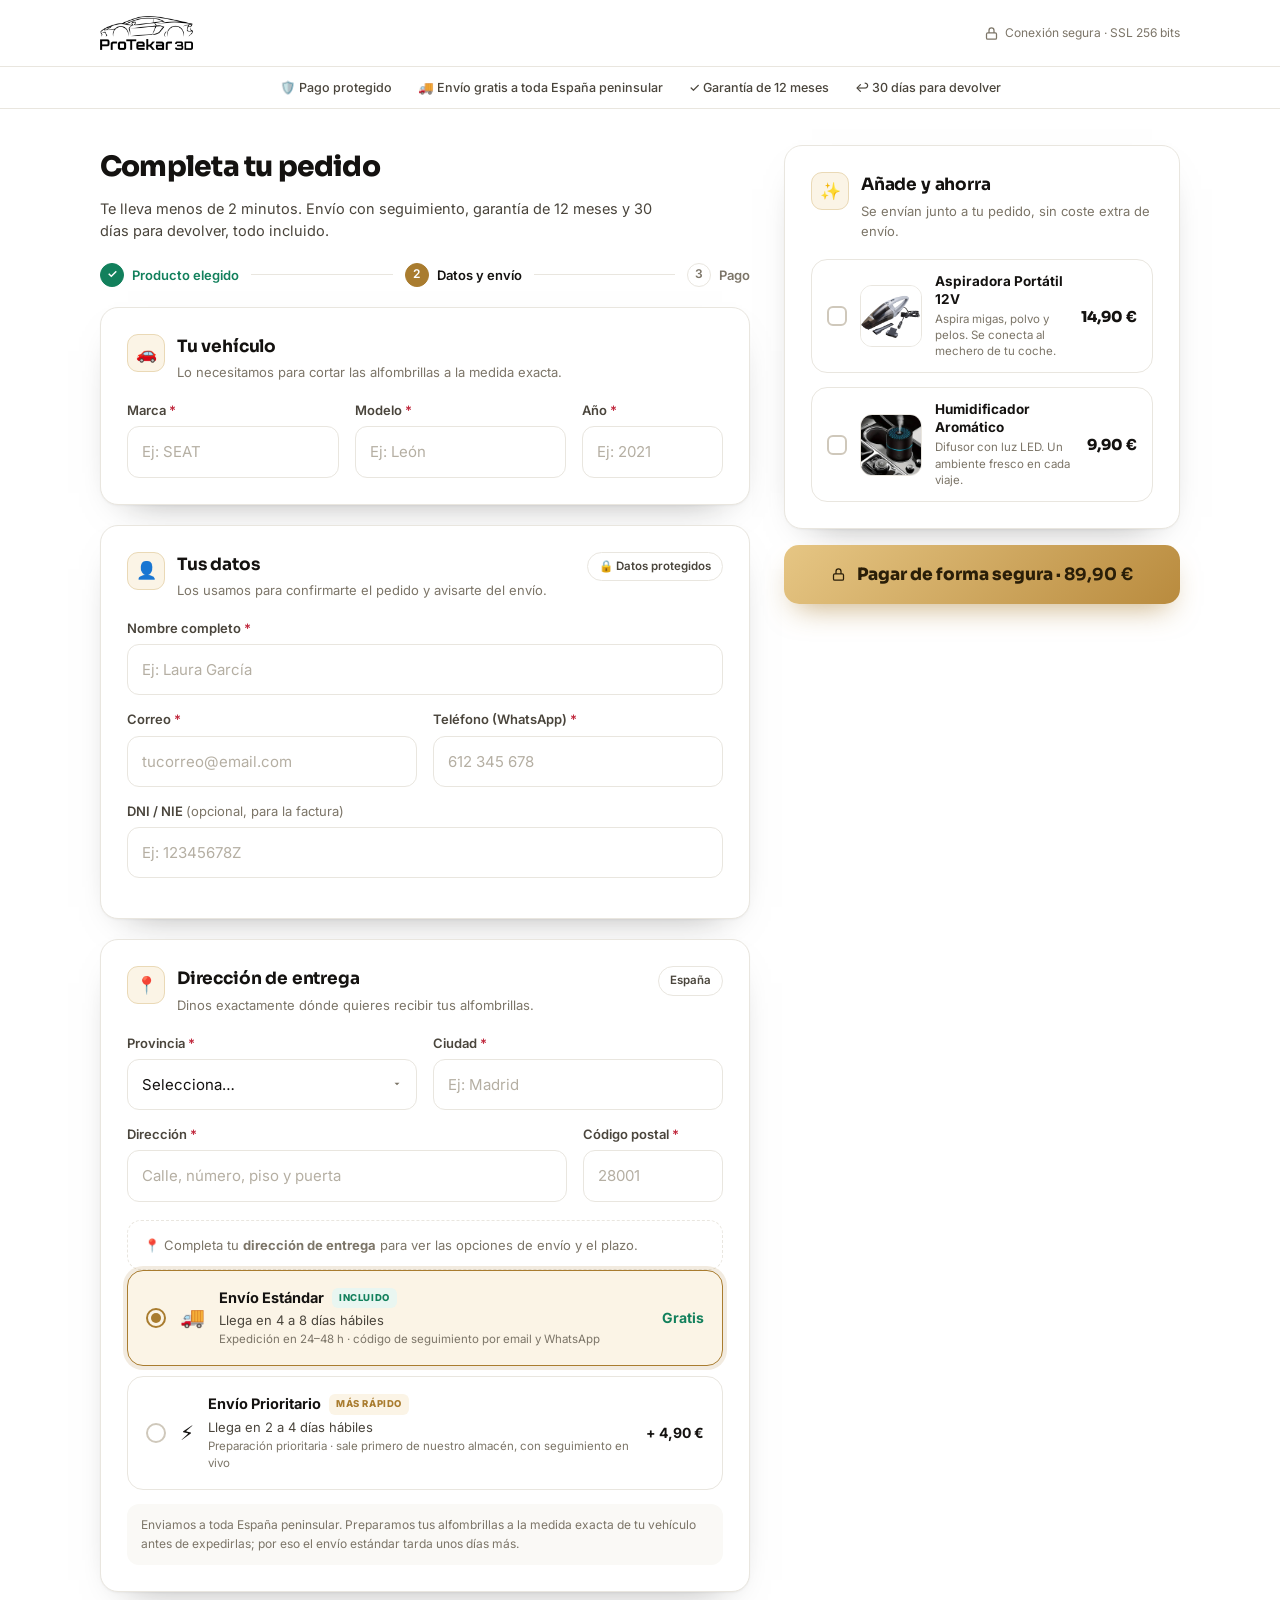
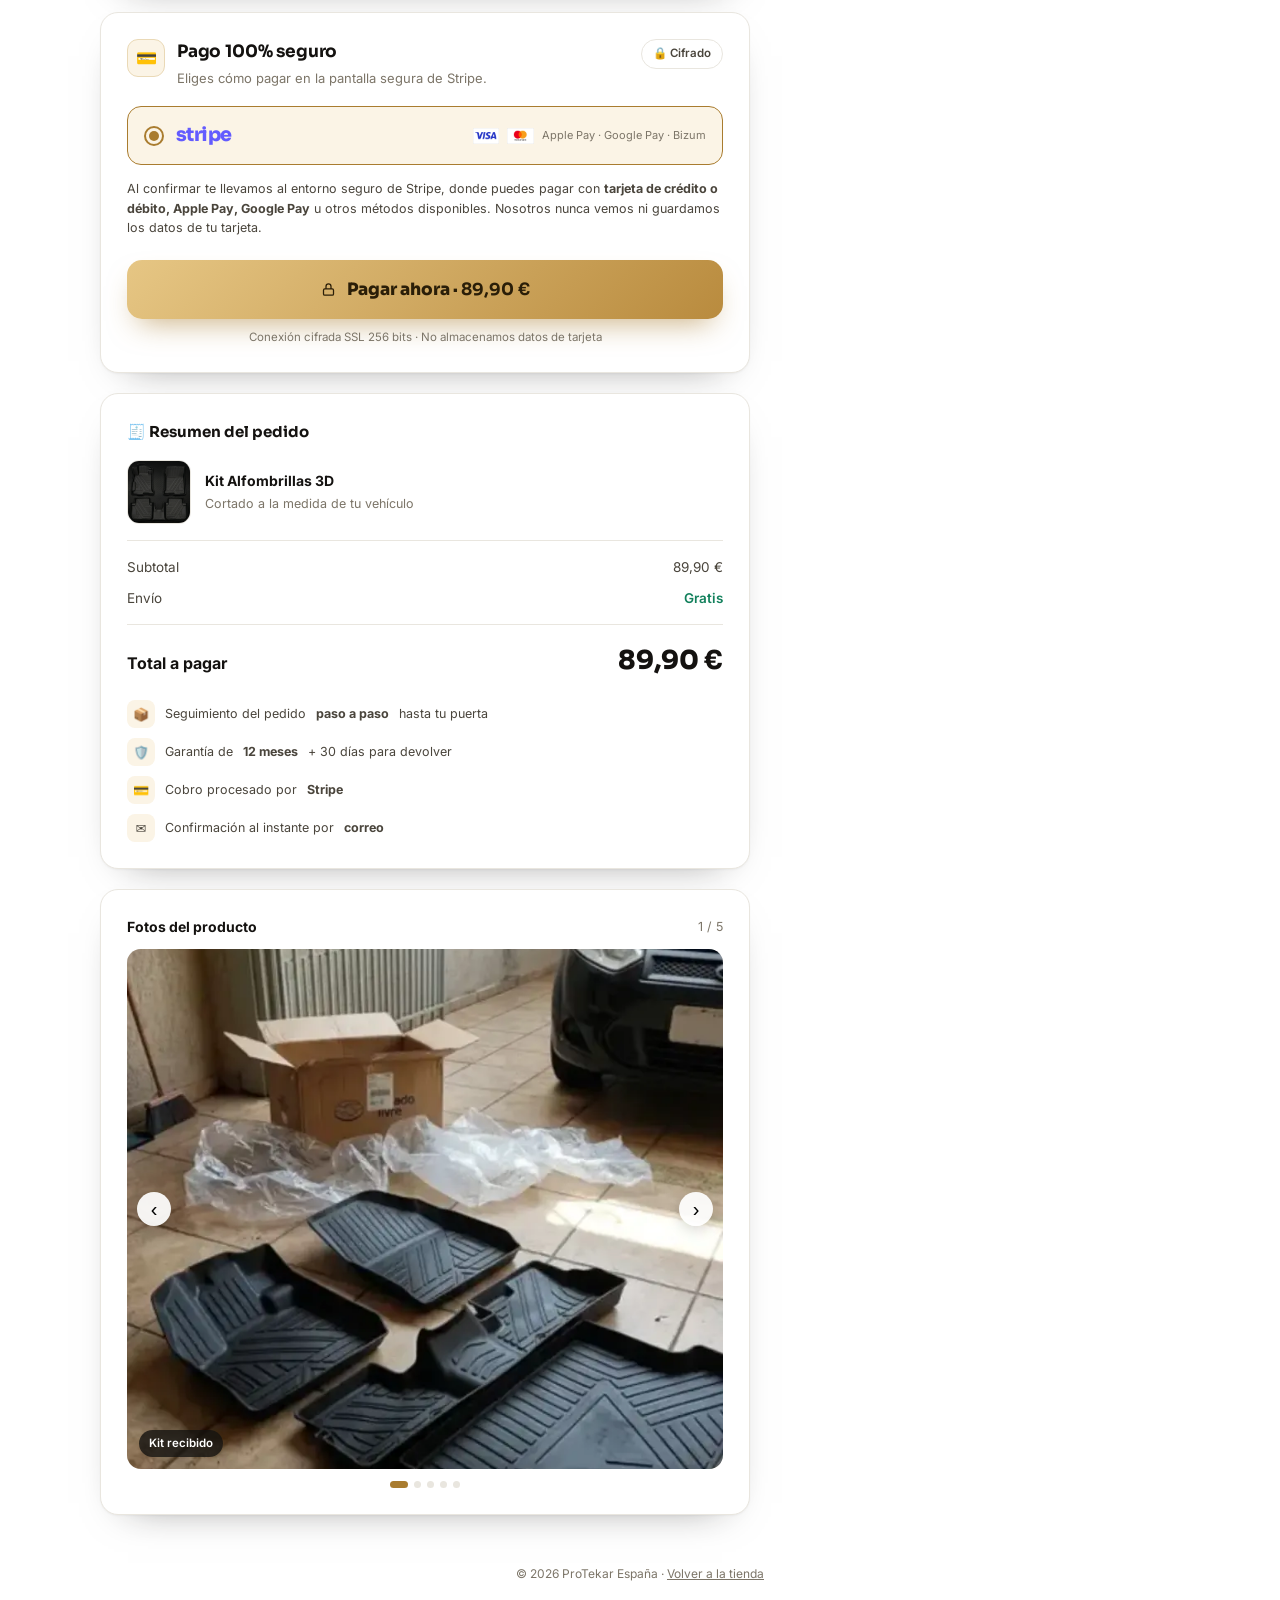
==== checkout.html @ 1a7fcc93 "Añade checkout con el diseño de ProTekar Uruguay y pago con Stripe - checkout.html: pasos, datos, di" ====
<!DOCTYPE html>
<html lang="es-ES">
<head>
    <meta charset="UTF-8">
    <meta name="viewport" content="width=device-width, initial-scale=1.0">
    <title>Finalizar compra — ProTekar España</title>
    <meta name="robots" content="noindex">
    <link rel="preconnect" href="https://fonts.googleapis.com">
    <link rel="preconnect" href="https://fonts.gstatic.com" crossorigin>
    <link href="https://fonts.googleapis.com/css2?family=Inter:wght@400;500;600;700;800&family=Sora:wght@600;700;800&display=swap" rel="stylesheet">
    <link rel="stylesheet" href="checkout.css">
</head>
<body>
    <header class="header">
        <a href="/" class="logo"><img src="images/protekar-logo-dark.png" alt="ProTekar 3D" width="130" height="36"></a>
        <span class="secure"><svg viewBox="0 0 24 24"><rect x="4" y="11" width="16" height="10" rx="2"/><path d="M8 11V7a4 4 0 018 0v4"/></svg> Conexión segura · SSL 256 bits</span>
    </header>
    <div class="trust">
        <span>🛡️ Pago protegido</span>
        <span>🚚 Envío gratis a toda España peninsular</span>
        <span>✓ Garantía de 12 meses</span>
        <span>↩ 30 días para devolver</span>
    </div>

    <form class="wrap" id="checkoutForm" novalidate>
        <div class="col-main">
            <div class="phead">
                <h1>Completa tu pedido</h1>
                <p class="lead">Te lleva menos de 2 minutos. Envío con seguimiento, garantía de 12 meses y 30 días para devolver, todo incluido.</p>
            </div>

            <ol class="steps">
                <li class="st done"><span class="n">✓</span> Producto elegido</li>
                <li class="ln"></li>
                <li class="st on"><span class="n">2</span> Datos y envío</li>
                <li class="ln"></li>
                <li class="st"><span class="n">3</span> Pago</li>
            </ol>

            <!-- Vehicle (only if it did not arrive from the configurator) -->
            <section class="card" id="vehicleCard" hidden>
                <div class="sec"><span class="ic">🚗</span><div><h2>Tu vehículo</h2><p class="sh">Lo necesitamos para cortar las alfombrillas a la medida exacta.</p></div></div>
                <div class="grid g3">
                    <label class="field"><span>Marca <i class="req">*</i></span><input name="marca" placeholder="Ej: SEAT" maxlength="60" required></label>
                    <label class="field"><span>Modelo <i class="req">*</i></span><input name="modelo" placeholder="Ej: León" maxlength="60" required></label>
                    <label class="field"><span>Año <i class="req">*</i></span><input name="anio" inputmode="numeric" placeholder="Ej: 2021" maxlength="4" pattern="\d{4}" required></label>
                </div>
            </section>

            <section class="card">
                <div class="sec">
                    <span class="ic">👤</span>
                    <div><h2>Tus datos</h2><p class="sh">Los usamos para confirmarte el pedido y avisarte del envío.</p></div>
                    <span class="pill">🔒 Datos protegidos</span>
                </div>
                <label class="field"><span>Nombre completo <i class="req">*</i></span><input name="nombre" autocomplete="name" placeholder="Ej: Laura García" maxlength="80" required></label>
                <div class="grid">
                    <label class="field"><span>Correo <i class="req">*</i></span><input name="email" type="email" autocomplete="email" placeholder="tucorreo@email.com" maxlength="120" required></label>
                    <label class="field"><span>Teléfono (WhatsApp) <i class="req">*</i></span><input name="telefono" type="tel" autocomplete="tel" placeholder="612 345 678" maxlength="30" required></label>
                </div>
                <label class="field"><span>DNI / NIE <em>(opcional, para la factura)</em></span><input name="nif" autocomplete="off" placeholder="Ej: 12345678Z" maxlength="20"></label>
            </section>

            <section class="card">
                <div class="sec">
                    <span class="ic">📍</span>
                    <div><h2>Dirección de entrega</h2><p class="sh">Dinos exactamente dónde quieres recibir tus alfombrillas.</p></div>
                    <span class="pill">España</span>
                </div>
                <div class="grid">
                    <label class="field"><span>Provincia <i class="req">*</i></span>
                        <select name="region" autocomplete="address-level1" required>
                            <option value="">Selecciona…</option>
                        </select>
                    </label>
                    <label class="field"><span>Ciudad <i class="req">*</i></span><input name="ciudad" autocomplete="address-level2" placeholder="Ej: Madrid" maxlength="80" required></label>
                </div>
                <div class="grid g-cp">
                    <label class="field"><span>Dirección <i class="req">*</i></span><input name="direccion" autocomplete="address-line1" placeholder="Calle, número, piso y puerta" maxlength="160" required></label>
                    <label class="field"><span>Código postal <i class="req">*</i></span><input name="cp" autocomplete="postal-code" inputmode="numeric" placeholder="28001" maxlength="5" pattern="\d{5}" required></label>
                </div>

                <div class="ship-wrap" id="shipWrap">
                    <p class="hint" id="shipHint">📍 Completa tu <b>dirección de entrega</b> para ver las opciones de envío y el plazo.</p>
                    <div id="shipOptions" hidden></div>
                </div>
                <p class="ship-note">Enviamos a toda España peninsular. Preparamos tus alfombrillas a la medida exacta de tu vehículo antes de expedirlas; por eso el envío estándar tarda unos días más.</p>
            </section>

            <section class="card paycard">
                <div class="sec">
                    <span class="ic">💳</span>
                    <div><h2>Pago 100% seguro</h2><p class="sh">Eliges cómo pagar en la pantalla segura de Stripe.</p></div>
                    <span class="pill">🔒 Cifrado</span>
                </div>
                <label class="pm on">
                    <input type="radio" name="pm" value="stripe" checked>
                    <span class="pm-radio"></span>
                    <span class="pm-logo">stripe</span>
                    <span class="pm-net">
                        <img src="images/pay-visa.png" alt="Visa" height="16">
                        <img src="images/pay-mastercard.png" alt="Mastercard" height="16">
                        <span class="pm-more">Apple Pay · Google Pay · Bizum</span>
                    </span>
                </label>
                <p class="pay-note">Al confirmar te llevamos al entorno seguro de Stripe, donde puedes pagar con <b>tarjeta de crédito o débito, Apple Pay, Google Pay</b> u otros métodos disponibles. Nosotros nunca vemos ni guardamos los datos de tu tarjeta.</p>
                <p class="form-error" id="formError" role="alert" hidden></p>
                <button type="submit" class="pay-btn" id="payBtn">
                    <svg viewBox="0 0 24 24"><rect x="4" y="11" width="16" height="10" rx="2"/><path d="M8 11V7a4 4 0 018 0v4"/></svg>
                    <span>Pagar ahora · <b data-total></b></span>
                </button>
                <p class="ssl">Conexión cifrada SSL 256 bits · No almacenamos datos de tarjeta</p>
            </section>

            <section class="card">
                <div class="sum-head">🧾 Resumen del pedido</div>
                <div class="prod">
                    <img class="prod-img" id="prodImg" alt="">
                    <div class="meta">
                        <b id="prodName"></b>
                        <span class="mut" id="prodVehicle"></span>
                        <span class="anchor" id="prodAnchor" hidden><s class="old" id="prodOld"></s> <span class="off" id="prodOff"></span></span>
                    </div>
                </div>
                <div class="lines" id="sumLines"></div>
                <div class="total"><span class="l">Total a pagar</span><span class="r" data-total></span></div>
                <p class="saved" id="sumSaved" hidden></p>
                <p class="count" id="promoCount" hidden>⏱ La promoción termina en <b id="promoTimer"></b></p>
                <ul class="badges">
                    <li><span class="i">📦</span> Seguimiento del pedido <b>paso a paso</b> hasta tu puerta</li>
                    <li><span class="i">🛡️</span> Garantía de <b>12 meses</b> + 30 días para devolver</li>
                    <li><span class="i">💳</span> Cobro procesado por <b>Stripe</b></li>
                    <li><span class="i">✉</span> Confirmación al instante por <b>correo</b></li>
                </ul>
            </section>

            <!-- Rating + reviews: only rendered when reviews.js has real reviews -->
            <section class="card" id="rateCard" hidden>
                <div class="rate"><span class="stars">★★★★★</span> <b id="rateAvg"></b> <span class="mut" id="rateCount"></span></div>
                <div class="quotes" id="quotes"></div>
            </section>

            <section class="card">
                <div class="ph-head"><b>Fotos del producto</b><span class="mut" id="phCount"></span></div>
                <div class="sp-gallery">
                    <div class="sp-track" id="spTrack">
                        <figure class="sp-slide"><img src="images/foto-producto-1.webp" alt="Kit ProTekar recibido"><figcaption class="sp-slide-label">Kit recibido</figcaption></figure>
                        <figure class="sp-slide"><img src="images/foto-producto-2.webp" alt="Set completo de alfombrillas"><figcaption class="sp-slide-label">Set completo</figcaption></figure>
                        <figure class="sp-slide"><img src="images/foto-producto-3.webp" alt="Embalaje protegido"><figcaption class="sp-slide-label">Embalaje protegido</figcaption></figure>
                        <figure class="sp-slide"><img src="images/foto-producto-4.webp" alt="Ajuste a medida"><figcaption class="sp-slide-label">Ajuste perfecto</figcaption></figure>
                        <figure class="sp-slide"><img src="images/foto-producto-5.webp" alt="Maletero protegido"><figcaption class="sp-slide-label">Maletero protegido</figcaption></figure>
                    </div>
                    <button type="button" class="ph-btn prev" id="phPrev" aria-label="Foto anterior">‹</button>
                    <button type="button" class="ph-btn next" id="phNext" aria-label="Foto siguiente">›</button>
                </div>
                <div class="dots" id="phDots"></div>
            </section>
        </div>

        <aside class="side">
            <section class="card">
                <div class="sec"><span class="ic">✨</span><div><h2>Añade y ahorra</h2><p class="sh">Se envían junto a tu pedido, sin coste extra de envío.</p></div></div>
                <div id="bumps"></div>
            </section>
            <button type="submit" class="pay-btn side-btn">
                <svg viewBox="0 0 24 24"><rect x="4" y="11" width="16" height="10" rx="2"/><path d="M8 11V7a4 4 0 018 0v4"/></svg>
                <span>Pagar de forma segura · <b data-total></b></span>
            </button>
        </aside>
    </form>

    <footer class="foot">© 2026 ProTekar España · <a href="/">Volver a la tienda</a></footer>

    <script src="reviews.js"></script>
    <script src="checkout.js"></script>
</body>
</html>
---- checkout.css ----
/* ========================================
   ProTekar – Checkout (tema claro, dorado)
   ======================================== */

:root {
    --gold: #a97c2f;
    --gold2: #c99a4a;
    --gold-soft: #fbf4e6;
    --gold-line: #ead9b6;
    --bg: #fff;
    --card: #fff;
    --line: #e9e6df;
    --ink: #141210;
    --ink2: #4a453c;
    --mut: #7c7568;
    --ok: #12805c;
    --ok-bg: #e9f6f1;
    --red: #c0273c;
    --red-bg: #fdecec;
    --red-line: rgba(192, 39, 60, .22);
    --ring: 0 0 0 4px rgba(169, 124, 47, .15);
    --sh: 0 1px 2px rgba(20, 18, 16, .04), 0 16px 40px -28px rgba(20, 18, 16, .55);
}

* { box-sizing: border-box; }
body {
    margin: 0;
    font-family: Inter, system-ui, -apple-system, 'Segoe UI', Roboto, sans-serif;
    background: var(--bg);
    color: var(--ink);
    line-height: 1.55;
    -webkit-font-smoothing: antialiased;
}
img { max-width: 100%; display: block; }
a { color: inherit; }
b { font-weight: 700; }

/* ---- Header + trust ---- */
.header {
    display: flex;
    align-items: center;
    justify-content: space-between;
    gap: 16px;
    max-width: 1120px;
    margin: 0 auto;
    padding: 16px 20px;
}
.logo img { height: 34px; width: auto; }
.secure { display: flex; align-items: center; gap: 6px; font-size: 12px; color: var(--mut); }
.secure svg, .pay-btn svg { width: 15px; height: 15px; fill: none; stroke: currentColor; stroke-width: 2; }
.trust {
    display: flex;
    justify-content: center;
    flex-wrap: wrap;
    gap: 8px 26px;
    padding: 11px 20px;
    border-block: 1px solid var(--line);
    font-size: 12.5px;
    font-weight: 500;
    color: var(--ink2);
}

/* ---- Layout ---- */
.wrap {
    max-width: 1120px;
    margin: 0 auto;
    padding: 36px 20px 40px;
    display: grid;
    grid-template-columns: minmax(0, 1fr) 396px;
    gap: 28px 34px;
    align-items: start;
}
.col-main { display: grid; gap: 20px; min-width: 0; }
.side { position: sticky; top: 20px; display: grid; gap: 16px; }

h1 {
    font-family: Sora, sans-serif;
    font-size: 28px;
    font-weight: 800;
    letter-spacing: -.028em;
    margin: 0 0 9px;
}
.lead { margin: 0; color: var(--ink2); font-size: 14.5px; max-width: 560px; }

/* ---- Steps ---- */
.steps { display: flex; align-items: center; gap: 12px; margin: 0; padding: 0; list-style: none; }
.st { display: flex; align-items: center; gap: 8px; font-size: 13px; font-weight: 600; color: var(--mut); white-space: nowrap; }
.st .n {
    width: 24px; height: 24px;
    border-radius: 50%;
    display: grid; place-items: center;
    font-size: 12px;
    border: 1.5px solid var(--line);
    background: #fff;
}
.st.done { color: var(--ok); }
.st.done .n { background: var(--ok); border-color: var(--ok); color: #fff; }
.st.on { color: var(--ink); }
.st.on .n { background: var(--gold); border-color: var(--gold); color: #fff; }
.ln { flex: 1; height: 1.5px; background: var(--line); min-width: 16px; }

/* ---- Cards ---- */
.card {
    background: var(--card);
    border: 1px solid var(--line);
    border-radius: 18px;
    padding: 26px;
    box-shadow: var(--sh);
}
.sec { display: flex; align-items: flex-start; gap: 12px; margin-bottom: 18px; }
.sec > div { flex: 1; }
.sec h2 { font-family: Sora, sans-serif; font-size: 17px; font-weight: 700; margin: 0; letter-spacing: -.01em; }
.sh { margin: 2px 0 0; font-size: 13px; color: var(--mut); }
.ic {
    width: 38px; height: 38px;
    flex-shrink: 0;
    display: grid; place-items: center;
    border-radius: 11px;
    background: var(--gold-soft);
    border: 1px solid var(--gold-line);
    font-size: 17px;
}
.pill {
    flex-shrink: 0;
    font-size: 11.5px;
    font-weight: 600;
    color: var(--ink2);
    border: 1px solid var(--line);
    border-radius: 999px;
    padding: 5px 11px;
    white-space: nowrap;
}

/* ---- Fields ---- */
.grid { display: grid; grid-template-columns: 1fr 1fr; gap: 16px; }
.g3 { grid-template-columns: 1.2fr 1.2fr .8fr; }
.g-cp { grid-template-columns: 1fr 140px; }
.field { display: grid; gap: 6px; margin-bottom: 14px; font-size: 13px; font-weight: 600; color: var(--ink2); }
.grid .field { margin-bottom: 0; }
.grid + .field, .grid + .grid { margin-top: 14px; }
.field em { font-style: normal; font-weight: 400; color: var(--mut); }
.req { color: var(--red); font-style: normal; }
.field input, .field select {
    width: 100%;
    font: inherit;
    font-size: 15px;
    font-weight: 400;
    color: var(--ink);
    background: #fff;
    border: 1.5px solid var(--line);
    border-radius: 12px;
    padding: 13px 14px;
    transition: border-color .15s, box-shadow .15s;
}
.field select {
    appearance: none;
    background: #fff url("data:image/svg+xml,%3Csvg xmlns='http://www.w3.org/2000/svg' width='10' height='10' viewBox='0 0 24 24' fill='%237c7568'%3E%3Cpath d='M6 9l6 6 6-6z'/%3E%3C/svg%3E") no-repeat right 14px center;
    padding-right: 34px;
}
.field input::placeholder { color: #b5afa3; }
.field input:focus, .field select:focus { outline: 0; border-color: var(--gold); box-shadow: var(--ring); }
.field.err input, .field.err select { border-color: var(--red); background: var(--red-bg); }

/* ---- Shipping ---- */
.ship-wrap { margin-top: 18px; }
.hint {
    margin: 0;
    padding: 14px 16px;
    border: 1.5px dashed var(--line);
    border-radius: 14px;
    font-size: 13px;
    color: var(--mut);
}
#shipOptions { display: grid; gap: 10px; }
.ship {
    position: relative;
    display: flex;
    align-items: center;
    gap: 14px;
    border: 1.5px solid var(--line);
    border-radius: 16px;
    padding: 16px 18px;
    cursor: pointer;
    background: #fff;
    transition: border-color .15s, background .15s, box-shadow .15s;
}
.ship input, .bump input, .pm input { position: absolute; opacity: 0; pointer-events: none; }
.ship-ck, .pm-radio {
    width: 20px; height: 20px;
    flex-shrink: 0;
    border-radius: 50%;
    border: 2px solid #cfc8bb;
    display: grid; place-items: center;
}
.ship:has(input:checked) { border-color: var(--gold); background: var(--gold-soft); box-shadow: var(--ring); }
.ship:has(input:checked) .ship-ck, .pm.on .pm-radio { border-color: var(--gold); }
.ship:has(input:checked) .ship-ck::after, .pm.on .pm-radio::after { content: ''; width: 10px; height: 10px; border-radius: 50%; background: var(--gold); }
.ship-ic { font-size: 20px; }
.ship-b { flex: 1; display: grid; gap: 1px; }
.ship-b b { font-size: 14.5px; display: flex; align-items: center; gap: 8px; flex-wrap: wrap; }
.ship-tag { font-size: 9.5px; font-weight: 800; letter-spacing: .6px; padding: 3px 7px; border-radius: 6px; background: var(--ok-bg); color: var(--ok); }
.ship-tag.fast { background: var(--gold-soft); color: var(--gold); }
.ship-eta { font-size: 13px; color: var(--ink2); }
.ship-small { font-size: 11.5px; color: var(--mut); }
.ship-p { font-weight: 700; font-size: 14px; white-space: nowrap; }
.ship-p.free { color: var(--ok); }
.ship-note { margin: 14px 0 0; padding: 12px 14px; border-radius: 12px; background: #faf9f6; font-size: 12px; color: var(--mut); }

/* ---- Bumps ---- */
.bump {
    position: relative;
    display: flex;
    align-items: center;
    gap: 13px;
    border: 1.5px solid var(--line);
    border-radius: 16px;
    padding: 13px 15px;
    cursor: pointer;
    margin-top: 14px;
    background: #fff;
    transition: border-color .15s, background .15s, box-shadow .15s;
}
.bump:first-child { margin-top: 0; }
.bump:has(input:checked) { border-color: var(--gold); background: var(--gold-soft); box-shadow: var(--ring); }
.bx {
    width: 20px; height: 20px;
    flex-shrink: 0;
    border-radius: 6px;
    border: 2px solid #cfc8bb;
    display: grid; place-items: center;
    font-size: 12px;
    color: #fff;
}
.bump:has(input:checked) .bx { background: var(--gold); border-color: var(--gold); }
.bump:has(input:checked) .bx::after { content: '✓'; }
.bump-img { width: 62px; height: 62px; object-fit: cover; border-radius: 12px; border: 1px solid var(--line); flex-shrink: 0; }
.bump-info { flex: 1; min-width: 0; }
.bump-info b { display: block; font-size: 13.5px; line-height: 1.3; }
.bump-info p { margin: 3px 0 0; font-size: 11.5px; color: var(--mut); line-height: 1.4; }
.bump-price { font-family: Sora, sans-serif; font-weight: 800; font-size: 15px; white-space: nowrap; }

/* ---- Payment ---- */
.pm {
    position: relative;
    display: flex;
    align-items: center;
    gap: 12px;
    border: 1.5px solid var(--gold);
    background: var(--gold-soft);
    border-radius: 14px;
    padding: 14px 16px;
    cursor: pointer;
    flex-wrap: wrap;
}
.pm-logo { font-family: Sora, sans-serif; font-weight: 800; font-size: 19px; letter-spacing: -.03em; color: #635bff; }
.pm-net { margin-left: auto; display: flex; align-items: center; gap: 8px; flex-wrap: wrap; }
.pm-net img { height: 16px; width: auto; }
.pm-more { font-size: 11px; color: var(--mut); }
.pay-note { margin: 14px 0 0; font-size: 12.5px; color: var(--ink2); }
.form-error {
    margin: 16px 0 0;
    padding: 12px 14px;
    border-radius: 12px;
    background: var(--red-bg);
    border: 1px solid var(--red-line);
    color: var(--red);
    font-size: 13px;
    font-weight: 600;
}
.pay-btn {
    display: flex;
    align-items: center;
    justify-content: center;
    gap: 11px;
    width: 100%;
    border: 0;
    cursor: pointer;
    margin-top: 22px;
    padding: 19px;
    border-radius: 15px;
    font-family: Sora, sans-serif;
    font-weight: 800;
    font-size: 17px;
    color: #2a1e08;
    background: linear-gradient(135deg, #e6c684, #b98b3e);
    box-shadow: 0 14px 30px -12px rgba(169, 124, 47, .65);
    transition: transform .12s, box-shadow .12s;
}
.pay-btn:hover { transform: translateY(-1px); box-shadow: 0 18px 34px -12px rgba(169, 124, 47, .75); }
.pay-btn:disabled { opacity: .65; cursor: progress; transform: none; }
.side-btn { margin-top: 0; }
.ssl { margin: 10px 0 0; text-align: center; font-size: 11.5px; color: var(--mut); }

/* ---- Summary ---- */
.sum-head { font-family: Sora, sans-serif; font-weight: 700; font-size: 15px; margin-bottom: 16px; }
.prod { display: flex; gap: 14px; align-items: center; padding-bottom: 16px; border-bottom: 1px solid var(--line); }
.prod-img { width: 64px; height: 64px; object-fit: cover; border-radius: 12px; border: 1px solid var(--line); background: #111; }
.meta { display: grid; gap: 2px; font-size: 14px; }
.mut { color: var(--mut); font-size: 12.5px; }
.old { color: var(--mut); font-size: 12.5px; }
.off { font-size: 11px; font-weight: 700; color: var(--red); background: var(--red-bg); padding: 2px 7px; border-radius: 6px; }
.lines { display: grid; gap: 10px; padding: 16px 0; border-bottom: 1px solid var(--line); font-size: 13.5px; }
.line { display: flex; justify-content: space-between; gap: 12px; color: var(--ink2); }
.line .neg { color: var(--ok); }
.line .free { color: var(--ok); font-weight: 600; }
.total { display: flex; justify-content: space-between; align-items: baseline; padding-top: 16px; }
.total .l { font-weight: 700; }
.total .r { font-family: Sora, sans-serif; font-weight: 800; font-size: 26px; }
.saved { margin: 8px 0 0; font-size: 12.5px; font-weight: 600; color: var(--ok); }
.count {
    margin: 14px 0 0;
    padding: 10px;
    text-align: center;
    border-radius: 12px;
    background: var(--red-bg);
    border: 1px solid var(--red-line);
    color: var(--red);
    font-size: 13px;
}
.badges { list-style: none; margin: 18px 0 0; padding: 0; display: grid; gap: 10px; font-size: 12.5px; color: var(--ink2); }
.badges li { display: flex; align-items: center; gap: 10px; }
.badges .i {
    width: 28px; height: 28px;
    flex-shrink: 0;
    display: grid; place-items: center;
    border-radius: 8px;
    background: var(--gold-soft);
    font-size: 13px;
}

/* ---- Rating + quotes ---- */
.rate { display: flex; align-items: center; gap: 6px; margin-bottom: 14px; font-size: 14px; }
.stars { color: #e0a82e; letter-spacing: 1px; }
.quotes { display: grid; gap: 12px; }
.quote { padding: 14px; border: 1px solid var(--line); border-radius: 14px; font-size: 13px; }
.quote p { margin: 0 0 8px; color: var(--ink2); }
.who { font-size: 12px; color: var(--mut); }
.vf { color: var(--ok); font-weight: 700; font-size: 11px; margin-left: 6px; }

/* ---- Photo gallery ---- */
.ph-head { display: flex; justify-content: space-between; align-items: center; margin-bottom: 12px; font-size: 14px; }
.sp-gallery { position: relative; border-radius: 14px; overflow: hidden; background: #ece9e3; }
.sp-track { display: flex; overflow-x: auto; scroll-snap-type: x mandatory; scrollbar-width: none; }
.sp-track::-webkit-scrollbar { display: none; }
.sp-slide { position: relative; flex: 0 0 100%; margin: 0; scroll-snap-align: start; }
.sp-slide img { width: 100%; aspect-ratio: 3 / 4; max-height: 520px; object-fit: cover; }
.sp-slide-label {
    position: absolute;
    left: 12px; bottom: 12px;
    background: rgba(20, 18, 16, .78);
    color: #fff;
    font-size: 11.5px;
    font-weight: 600;
    padding: 5px 10px;
    border-radius: 999px;
}
.ph-btn {
    position: absolute;
    top: 50%;
    transform: translateY(-50%);
    width: 34px; height: 34px;
    border-radius: 50%;
    border: 0;
    background: rgba(255, 255, 255, .92);
    box-shadow: 0 4px 14px rgba(0, 0, 0, .15);
    font-size: 20px;
    line-height: 1;
    cursor: pointer;
}
.ph-btn.prev { left: 10px; }
.ph-btn.next { right: 10px; }
.dots { display: flex; justify-content: center; gap: 6px; margin-top: 12px; }
.dots button { width: 7px; height: 7px; padding: 0; border: 0; border-radius: 50%; background: var(--line); cursor: pointer; }
.dots button.on { background: var(--gold); width: 18px; border-radius: 4px; }

.foot { text-align: center; font-size: 12px; color: var(--mut); padding: 10px 20px 40px; }

/* ---- Responsive ---- */
@media (max-width: 960px) {
    .wrap { grid-template-columns: 1fr; padding-top: 24px; }
    .side { position: static; order: 0; }
    .side-btn { display: none; }
}
@media (max-width: 600px) {
    .header { padding: 12px 16px; }
    .secure { font-size: 11px; }
    .trust { justify-content: flex-start; gap: 6px 16px; font-size: 11.5px; }
    .wrap { padding: 20px 14px 32px; gap: 16px; }
    .card { padding: 18px; border-radius: 16px; }
    h1 { font-size: 23px; }
    .grid, .g3, .g-cp { grid-template-columns: 1fr; gap: 0; }
    .grid .field { margin-bottom: 14px; }
    .grid + .field, .grid + .grid { margin-top: 0; }
    .steps { gap: 6px; }
    .st { font-size: 11.5px; gap: 5px; }
    .pill { display: none; }
    .pm-net { margin-left: 32px; }
}
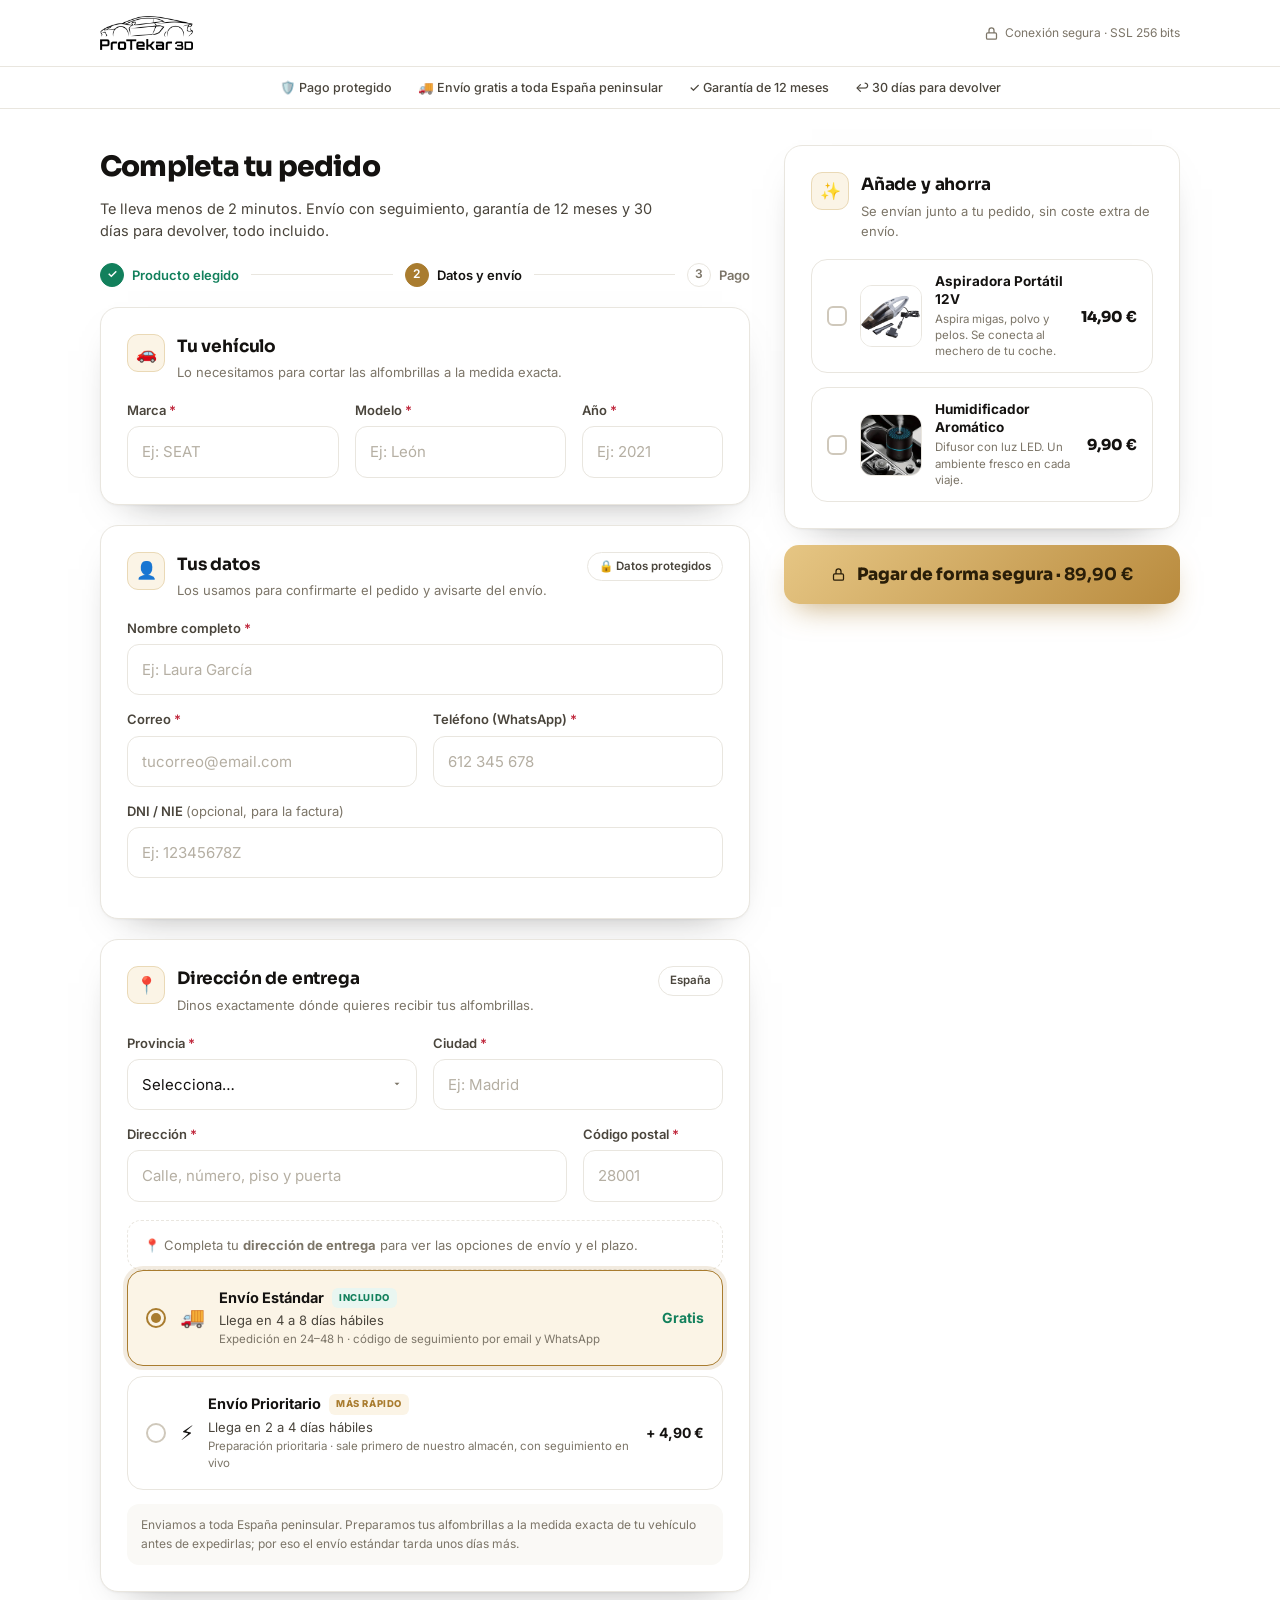
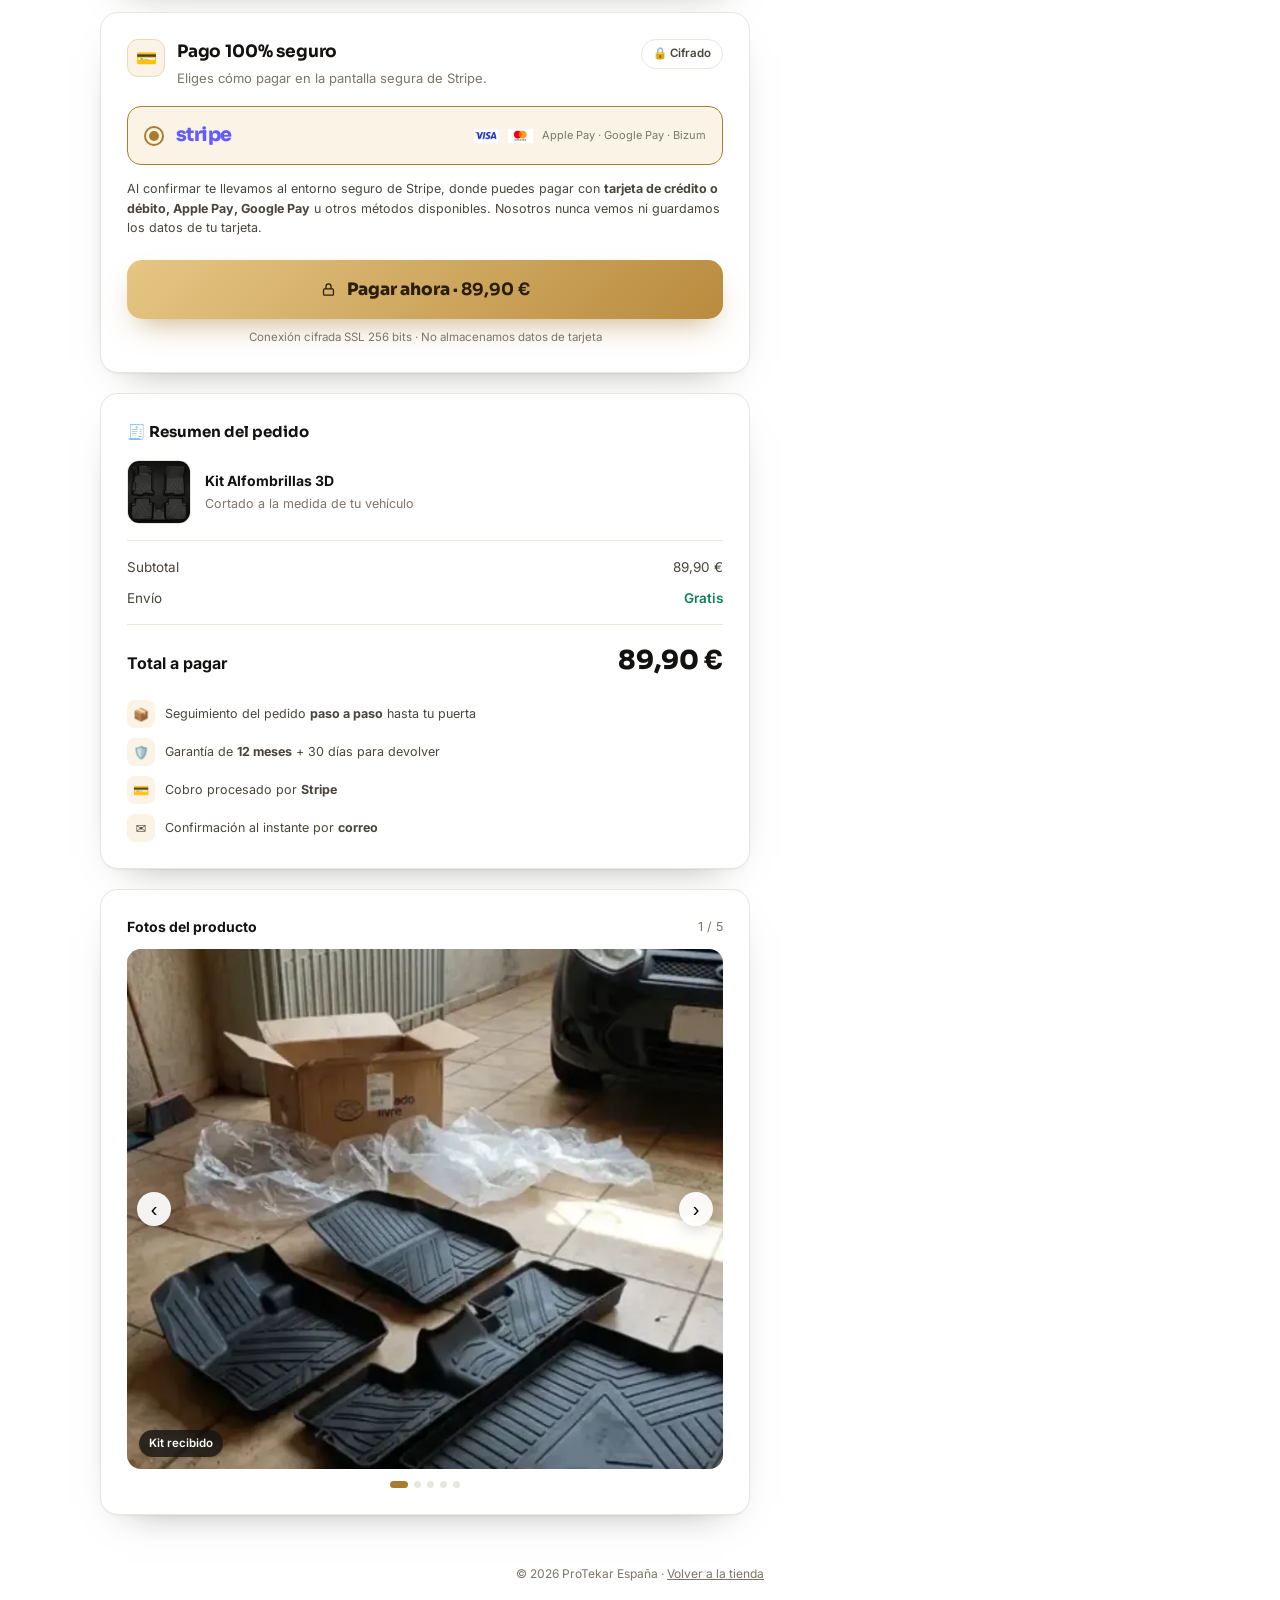
==== commit c9895cc4: "Corrige el layout del checkout en móvil - Elimina el scroll horizontal: el stepper (.steps) con whit" ====
--- a/checkout.html
+++ b/checkout.html
@@ -127,10 +127,10 @@
                 <p class="saved" id="sumSaved" hidden></p>
                 <p class="count" id="promoCount" hidden>⏱ La promoción termina en <b id="promoTimer"></b></p>
                 <ul class="badges">
-                    <li><span class="i">📦</span> Seguimiento del pedido <b>paso a paso</b> hasta tu puerta</li>
-                    <li><span class="i">🛡️</span> Garantía de <b>12 meses</b> + 30 días para devolver</li>
-                    <li><span class="i">💳</span> Cobro procesado por <b>Stripe</b></li>
-                    <li><span class="i">✉</span> Confirmación al instante por <b>correo</b></li>
+                    <li><span class="i">📦</span> <span>Seguimiento del pedido <b>paso a paso</b> hasta tu puerta</span></li>
+                    <li><span class="i">🛡️</span> <span>Garantía de <b>12 meses</b> + 30 días para devolver</span></li>
+                    <li><span class="i">💳</span> <span>Cobro procesado por <b>Stripe</b></span></li>
+                    <li><span class="i">✉</span> <span>Confirmación al instante por <b>correo</b></span></li>
                 </ul>
             </section>
 
--- a/checkout.css
+++ b/checkout.css
@@ -391,8 +391,10 @@
     .grid, .g3, .g-cp { grid-template-columns: 1fr; gap: 0; }
     .grid .field { margin-bottom: 14px; }
     .grid + .field, .grid + .grid { margin-top: 0; }
-    .steps { gap: 6px; }
-    .st { font-size: 11.5px; gap: 5px; }
+    .steps { gap: 7px; align-items: flex-start; }
+    .st { font-size: 11.5px; gap: 6px; white-space: normal; min-width: 0; flex: 0 1 auto; align-items: flex-start; line-height: 1.25; }
+    .ln { flex: 1 1 6px; min-width: 6px; margin-top: 11px; }
+    .field input, .field select { font-size: 16px; }
     .pill { display: none; }
     .pm-net { margin-left: 32px; }
 }
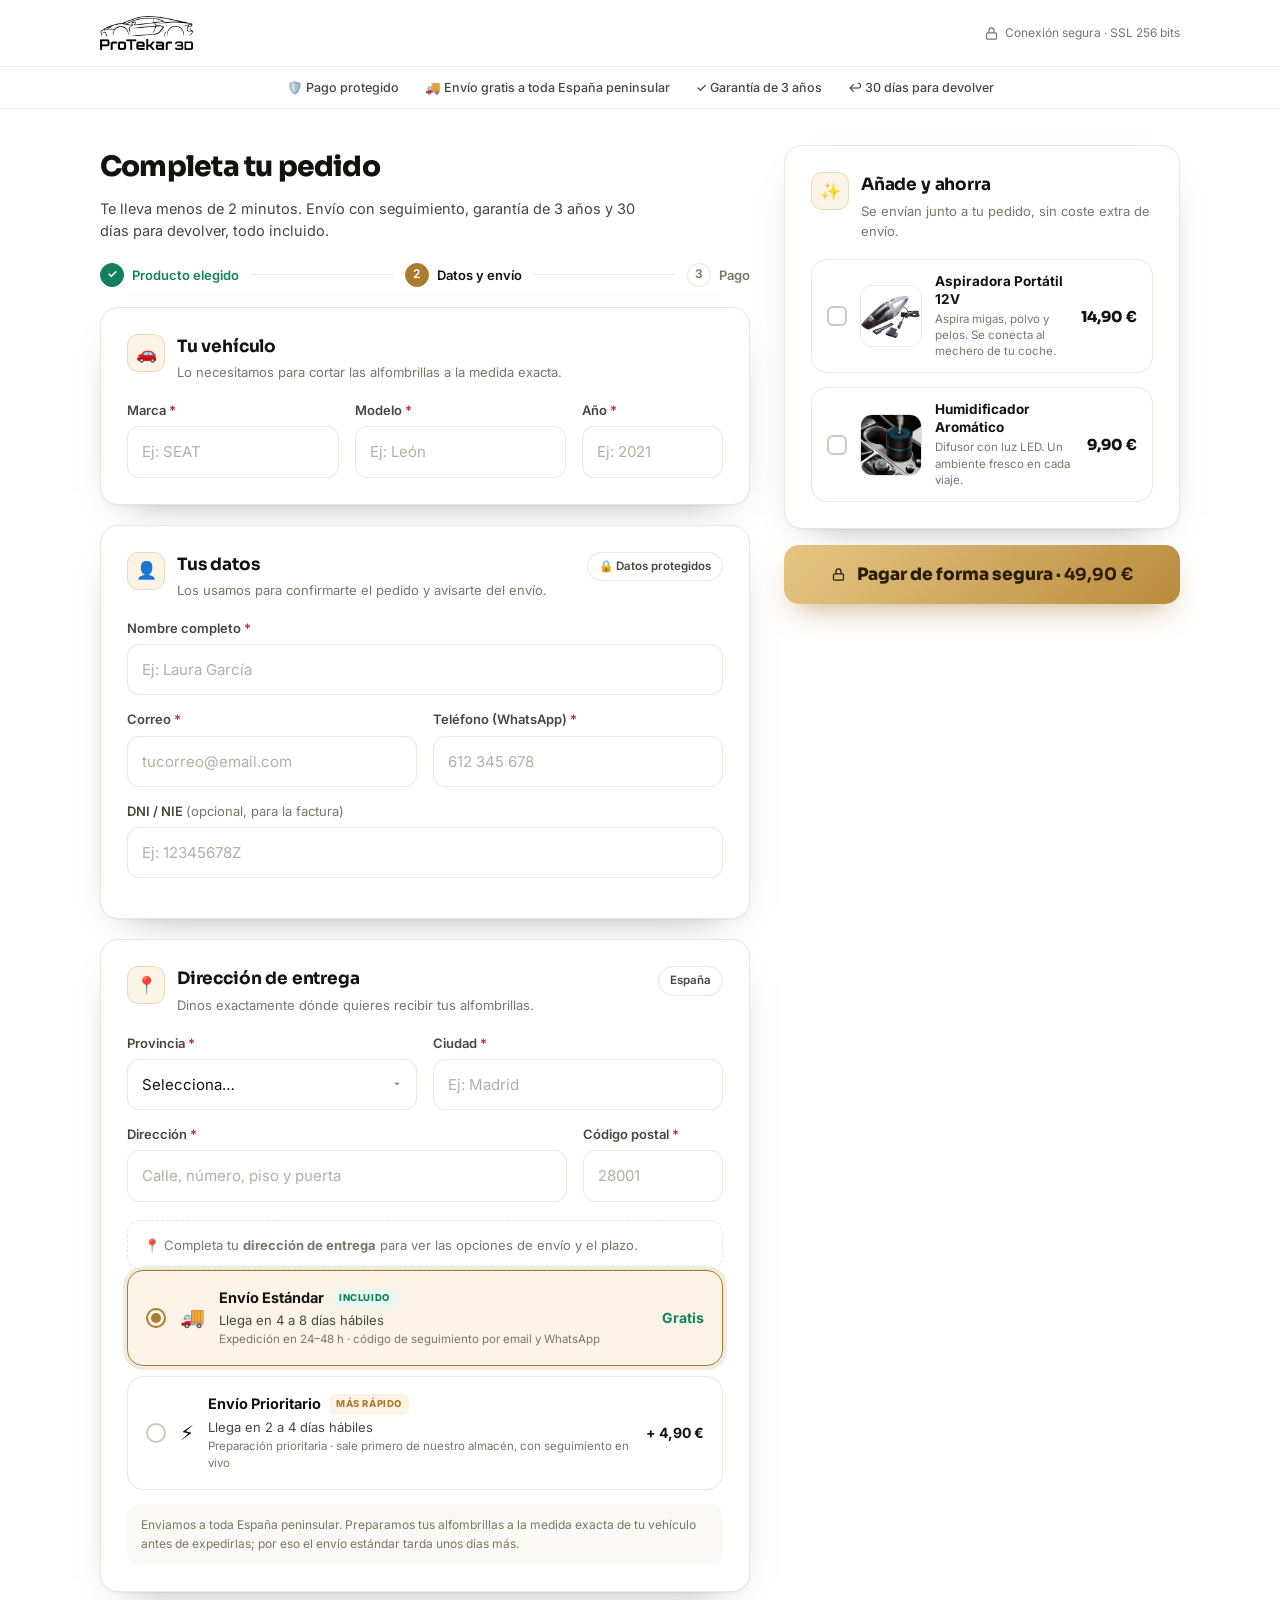
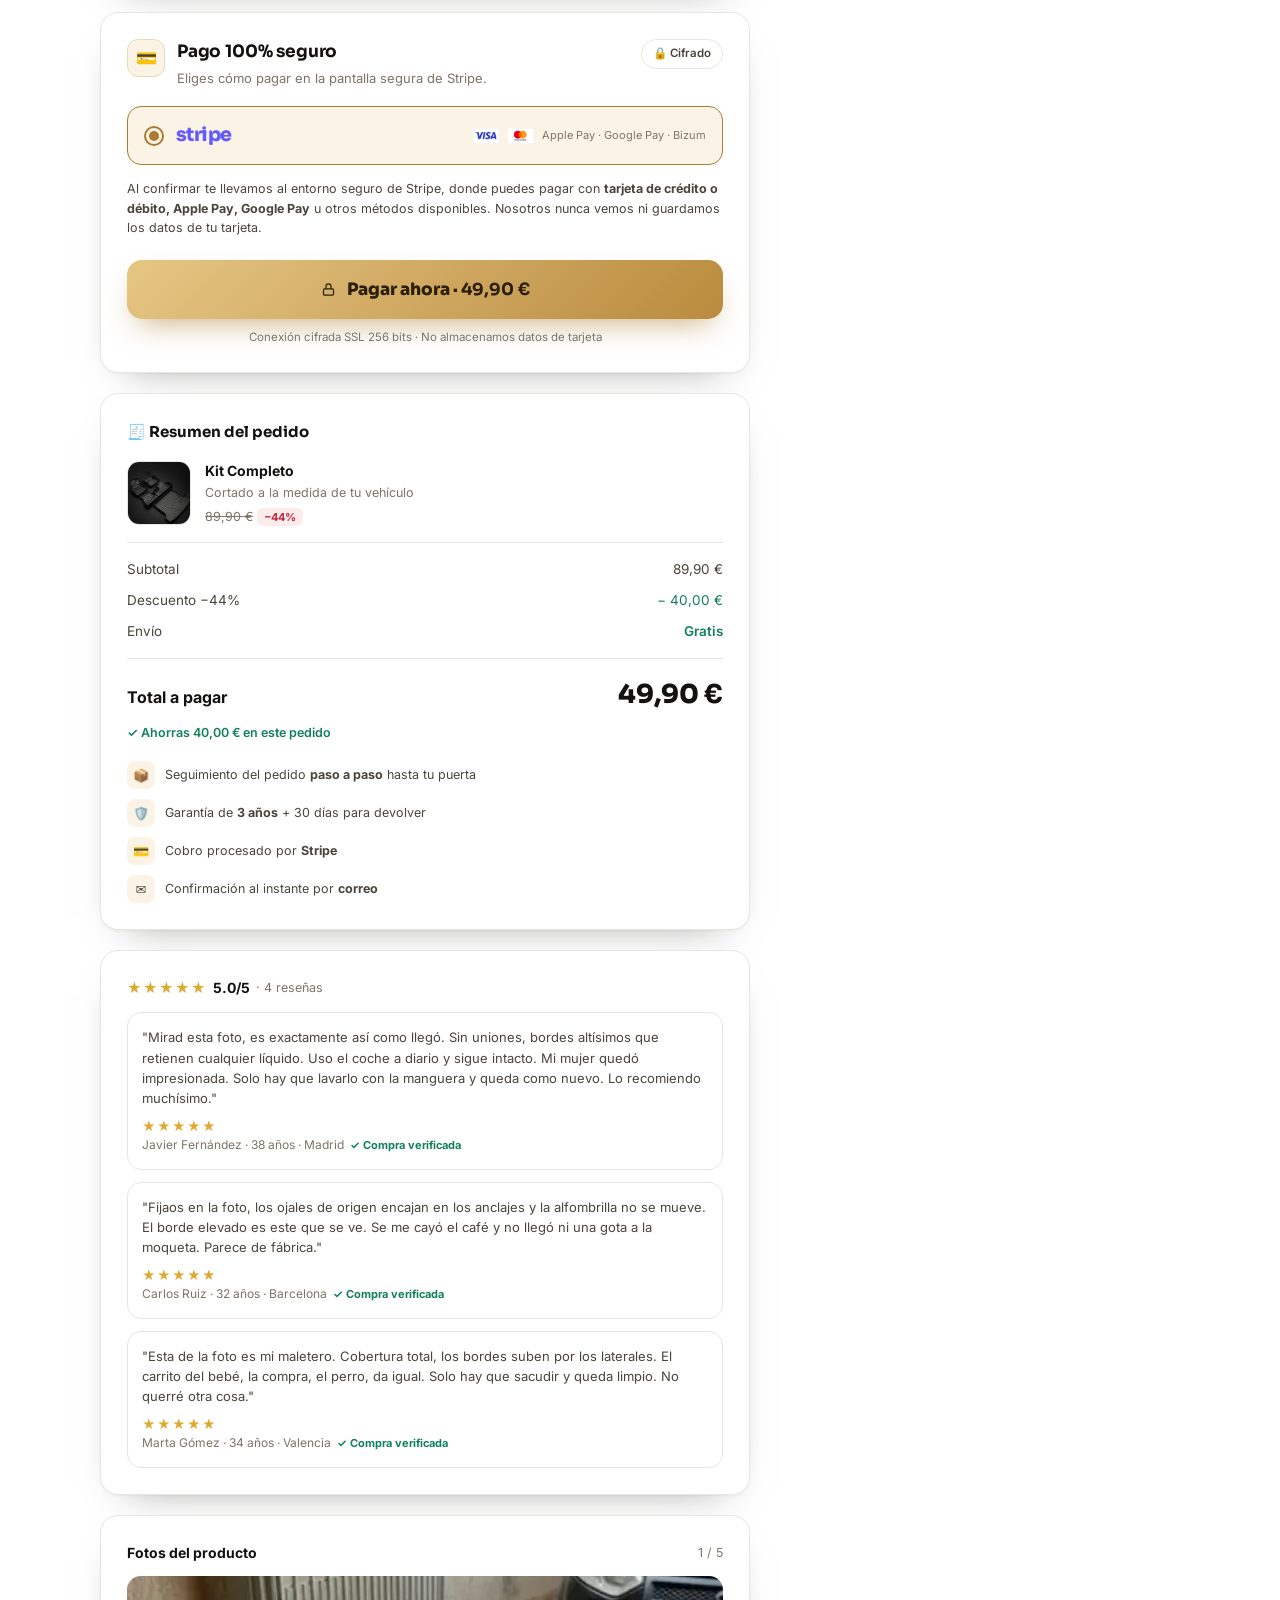
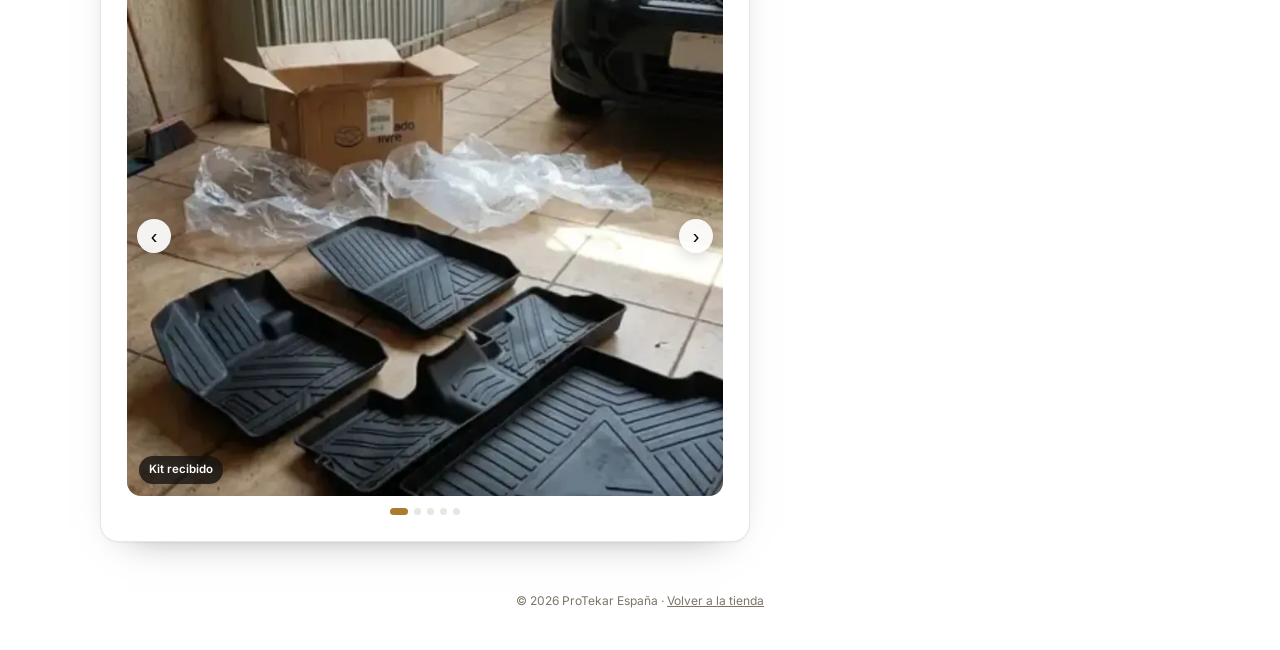
==== commit f1196bc6: "Paridad con plantilla TapperCar: selector de kits, garantía 3 años y prueba social - Configurador: n" ====
--- a/checkout.html
+++ b/checkout.html
@@ -18,7 +18,7 @@
     <div class="trust">
         <span>🛡️ Pago protegido</span>
         <span>🚚 Envío gratis a toda España peninsular</span>
-        <span>✓ Garantía de 12 meses</span>
+        <span>✓ Garantía de 3 años</span>
         <span>↩ 30 días para devolver</span>
     </div>
 
@@ -26,7 +26,7 @@
         <div class="col-main">
             <div class="phead">
                 <h1>Completa tu pedido</h1>
-                <p class="lead">Te lleva menos de 2 minutos. Envío con seguimiento, garantía de 12 meses y 30 días para devolver, todo incluido.</p>
+                <p class="lead">Te lleva menos de 2 minutos. Envío con seguimiento, garantía de 3 años y 30 días para devolver, todo incluido.</p>
             </div>
 
             <ol class="steps">
@@ -128,7 +128,7 @@
                 <p class="count" id="promoCount" hidden>⏱ La promoción termina en <b id="promoTimer"></b></p>
                 <ul class="badges">
                     <li><span class="i">📦</span> <span>Seguimiento del pedido <b>paso a paso</b> hasta tu puerta</span></li>
-                    <li><span class="i">🛡️</span> <span>Garantía de <b>12 meses</b> + 30 días para devolver</span></li>
+                    <li><span class="i">🛡️</span> <span>Garantía de <b>3 años</b> + 30 días para devolver</span></li>
                     <li><span class="i">💳</span> <span>Cobro procesado por <b>Stripe</b></span></li>
                     <li><span class="i">✉</span> <span>Confirmación al instante por <b>correo</b></span></li>
                 </ul>
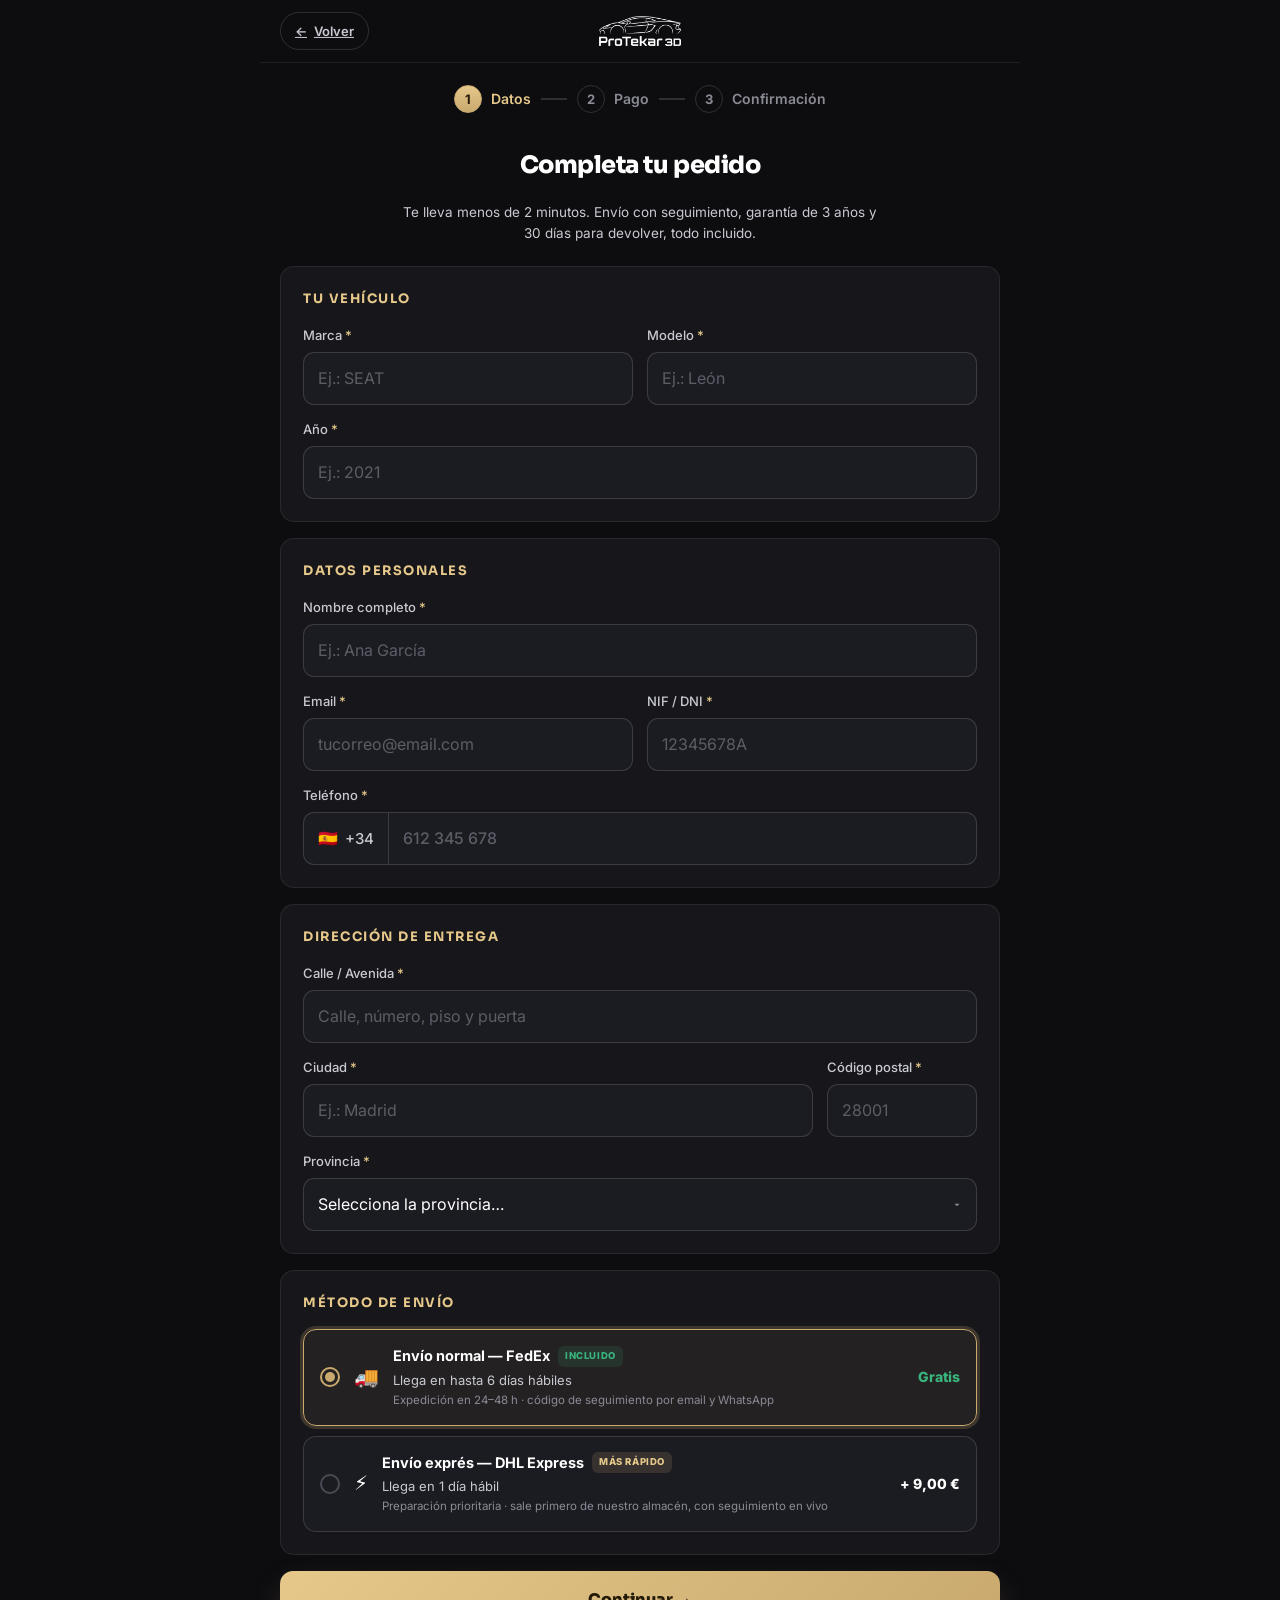
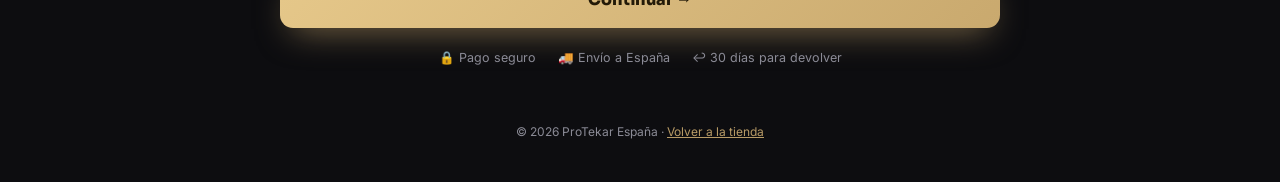
==== commit f5fa0467: "Rediseña el checkout al estilo TapperCar: tema oscuro en 3 pasos - Checkout oscuro (fondo #0d0d10) c" ====
--- a/checkout.html
+++ b/checkout.html
@@ -12,161 +12,124 @@
 </head>
 <body>
     <header class="header">
-        <a href="/" class="logo"><img src="images/protekar-logo-dark.png" alt="ProTekar 3D" width="130" height="36"></a>
-        <span class="secure"><svg viewBox="0 0 24 24"><rect x="4" y="11" width="16" height="10" rx="2"/><path d="M8 11V7a4 4 0 018 0v4"/></svg> Conexión segura · SSL 256 bits</span>
+        <a href="/" class="back-link"><span>←</span> <span class="txt">Volver</span></a>
+        <a href="/" class="logo"><img src="images/protekar-logo.png" alt="ProTekar 3D" width="120" height="34"></a>
     </header>
-    <div class="trust">
-        <span>🛡️ Pago protegido</span>
-        <span>🚚 Envío gratis a toda España peninsular</span>
-        <span>✓ Garantía de 3 años</span>
-        <span>↩ 30 días para devolver</span>
-    </div>
+
+    <ol class="steps">
+        <li class="st on" id="stDados"><span class="n">1</span> Datos</li>
+        <li class="ln"></li>
+        <li class="st" id="stPagamento"><span class="n">2</span> Pago</li>
+        <li class="ln"></li>
+        <li class="st" id="stConfirmacao"><span class="n">3</span> Confirmación</li>
+    </ol>
 
     <form class="wrap" id="checkoutForm" novalidate>
-        <div class="col-main">
-            <div class="phead">
-                <h1>Completa tu pedido</h1>
-                <p class="lead">Te lleva menos de 2 minutos. Envío con seguimiento, garantía de 3 años y 30 días para devolver, todo incluido.</p>
-            </div>
+        <h1 class="phead-title">Completa tu pedido</h1>
+        <p class="phead-sub">Te lleva menos de 2 minutos. Envío con seguimiento, garantía de 3 años y 30 días para devolver, todo incluido.</p>
 
-            <ol class="steps">
-                <li class="st done"><span class="n">✓</span> Producto elegido</li>
-                <li class="ln"></li>
-                <li class="st on"><span class="n">2</span> Datos y envío</li>
-                <li class="ln"></li>
-                <li class="st"><span class="n">3</span> Pago</li>
-            </ol>
+        <!-- ============ STEP 1 — Datos ============ -->
+        <section class="co-step" id="step1">
 
             <!-- Vehicle (only if it did not arrive from the configurator) -->
             <section class="card" id="vehicleCard" hidden>
-                <div class="sec"><span class="ic">🚗</span><div><h2>Tu vehículo</h2><p class="sh">Lo necesitamos para cortar las alfombrillas a la medida exacta.</p></div></div>
-                <div class="grid g3">
-                    <label class="field"><span>Marca <i class="req">*</i></span><input name="marca" placeholder="Ej: SEAT" maxlength="60" required></label>
-                    <label class="field"><span>Modelo <i class="req">*</i></span><input name="modelo" placeholder="Ej: León" maxlength="60" required></label>
-                    <label class="field"><span>Año <i class="req">*</i></span><input name="anio" inputmode="numeric" placeholder="Ej: 2021" maxlength="4" pattern="\d{4}" required></label>
+                <div class="card-title">Tu vehículo</div>
+                <div class="grid">
+                    <label class="field"><span>Marca <i class="req">*</i></span><input name="marca" placeholder="Ej.: SEAT" maxlength="60"></label>
+                    <label class="field"><span>Modelo <i class="req">*</i></span><input name="modelo" placeholder="Ej.: León" maxlength="60"></label>
                 </div>
+                <label class="field"><span>Año <i class="req">*</i></span><input name="anio" inputmode="numeric" placeholder="Ej.: 2021" maxlength="4" pattern="\d{4}"></label>
             </section>
 
             <section class="card">
-                <div class="sec">
-                    <span class="ic">👤</span>
-                    <div><h2>Tus datos</h2><p class="sh">Los usamos para confirmarte el pedido y avisarte del envío.</p></div>
-                    <span class="pill">🔒 Datos protegidos</span>
+                <div class="card-title">Datos Personales</div>
+                <label class="field"><span>Nombre completo <i class="req">*</i></span><input name="nombre" autocomplete="name" placeholder="Ej.: Ana García" maxlength="80"></label>
+                <div class="grid">
+                    <label class="field"><span>Email <i class="req">*</i></span><input name="email" type="email" autocomplete="email" placeholder="tucorreo@email.com" maxlength="120"></label>
+                    <label class="field"><span>NIF / DNI <i class="req">*</i></span><input name="nif" autocomplete="off" placeholder="12345678A" maxlength="20"></label>
                 </div>
-                <label class="field"><span>Nombre completo <i class="req">*</i></span><input name="nombre" autocomplete="name" placeholder="Ej: Laura García" maxlength="80" required></label>
-                <div class="grid">
-                    <label class="field"><span>Correo <i class="req">*</i></span><input name="email" type="email" autocomplete="email" placeholder="tucorreo@email.com" maxlength="120" required></label>
-                    <label class="field"><span>Teléfono (WhatsApp) <i class="req">*</i></span><input name="telefono" type="tel" autocomplete="tel" placeholder="612 345 678" maxlength="30" required></label>
-                </div>
-                <label class="field"><span>DNI / NIE <em>(opcional, para la factura)</em></span><input name="nif" autocomplete="off" placeholder="Ej: 12345678Z" maxlength="20"></label>
+                <label class="field"><span>Teléfono <i class="req">*</i></span>
+                    <span class="phone-row">
+                        <span class="phone-prefix"><span class="flag">🇪🇸</span> +34</span>
+                        <input name="telefono" type="tel" autocomplete="tel" placeholder="612 345 678" maxlength="30">
+                    </span>
+                </label>
             </section>
 
             <section class="card">
-                <div class="sec">
-                    <span class="ic">📍</span>
-                    <div><h2>Dirección de entrega</h2><p class="sh">Dinos exactamente dónde quieres recibir tus alfombrillas.</p></div>
-                    <span class="pill">España</span>
+                <div class="card-title">Dirección de Entrega</div>
+                <label class="field"><span>Calle / Avenida <i class="req">*</i></span><input name="direccion" autocomplete="address-line1" placeholder="Calle, número, piso y puerta" maxlength="160"></label>
+                <div class="grid g-cp">
+                    <label class="field"><span>Ciudad <i class="req">*</i></span><input name="ciudad" autocomplete="address-level2" placeholder="Ej.: Madrid" maxlength="80"></label>
+                    <label class="field"><span>Código postal <i class="req">*</i></span><input name="cp" autocomplete="postal-code" inputmode="numeric" placeholder="28001" maxlength="5" pattern="\d{5}"></label>
                 </div>
-                <div class="grid">
-                    <label class="field"><span>Provincia <i class="req">*</i></span>
-                        <select name="region" autocomplete="address-level1" required>
-                            <option value="">Selecciona…</option>
-                        </select>
-                    </label>
-                    <label class="field"><span>Ciudad <i class="req">*</i></span><input name="ciudad" autocomplete="address-level2" placeholder="Ej: Madrid" maxlength="80" required></label>
-                </div>
-                <div class="grid g-cp">
-                    <label class="field"><span>Dirección <i class="req">*</i></span><input name="direccion" autocomplete="address-line1" placeholder="Calle, número, piso y puerta" maxlength="160" required></label>
-                    <label class="field"><span>Código postal <i class="req">*</i></span><input name="cp" autocomplete="postal-code" inputmode="numeric" placeholder="28001" maxlength="5" pattern="\d{5}" required></label>
-                </div>
-
-                <div class="ship-wrap" id="shipWrap">
-                    <p class="hint" id="shipHint">📍 Completa tu <b>dirección de entrega</b> para ver las opciones de envío y el plazo.</p>
-                    <div id="shipOptions" hidden></div>
-                </div>
-                <p class="ship-note">Enviamos a toda España peninsular. Preparamos tus alfombrillas a la medida exacta de tu vehículo antes de expedirlas; por eso el envío estándar tarda unos días más.</p>
-            </section>
-
-            <section class="card paycard">
-                <div class="sec">
-                    <span class="ic">💳</span>
-                    <div><h2>Pago 100% seguro</h2><p class="sh">Eliges cómo pagar en la pantalla segura de Stripe.</p></div>
-                    <span class="pill">🔒 Cifrado</span>
-                </div>
-                <label class="pm on">
-                    <input type="radio" name="pm" value="stripe" checked>
-                    <span class="pm-radio"></span>
-                    <span class="pm-logo">stripe</span>
-                    <span class="pm-net">
-                        <img src="images/pay-visa.png" alt="Visa" height="16">
-                        <img src="images/pay-mastercard.png" alt="Mastercard" height="16">
-                        <span class="pm-more">Apple Pay · Google Pay · Bizum</span>
-                    </span>
+                <label class="field"><span>Provincia <i class="req">*</i></span>
+                    <select name="region" autocomplete="address-level1">
+                        <option value="">Selecciona la provincia…</option>
+                    </select>
                 </label>
-                <p class="pay-note">Al confirmar te llevamos al entorno seguro de Stripe, donde puedes pagar con <b>tarjeta de crédito o débito, Apple Pay, Google Pay</b> u otros métodos disponibles. Nosotros nunca vemos ni guardamos los datos de tu tarjeta.</p>
-                <p class="form-error" id="formError" role="alert" hidden></p>
-                <button type="submit" class="pay-btn" id="payBtn">
-                    <svg viewBox="0 0 24 24"><rect x="4" y="11" width="16" height="10" rx="2"/><path d="M8 11V7a4 4 0 018 0v4"/></svg>
-                    <span>Pagar ahora · <b data-total></b></span>
-                </button>
-                <p class="ssl">Conexión cifrada SSL 256 bits · No almacenamos datos de tarjeta</p>
             </section>
 
             <section class="card">
-                <div class="sum-head">🧾 Resumen del pedido</div>
-                <div class="prod">
-                    <img class="prod-img" id="prodImg" alt="">
-                    <div class="meta">
+                <div class="card-title">Método de Envío</div>
+                <div id="shipOptions"></div>
+            </section>
+
+            <button type="button" class="btn-primary" id="toStep2">Continuar →</button>
+            <div class="trust">
+                <span>🔒 Pago seguro</span>
+                <span>🚚 Envío a España</span>
+                <span>↩ 30 días para devolver</span>
+            </div>
+        </section>
+
+        <!-- ============ STEP 2 — Pago ============ -->
+        <section class="co-step" id="step2" hidden>
+
+            <section class="card bumps-card">
+                <div class="card-title">Completa tu pedido <span class="badge-once">OFERTA ÚNICA</span></div>
+                <div id="bumps"></div>
+            </section>
+
+            <section class="card">
+                <div class="card-title">Resumen del pedido</div>
+                <div class="sum-prod">
+                    <img id="prodImg" alt="">
+                    <div class="sum-meta">
                         <b id="prodName"></b>
-                        <span class="mut" id="prodVehicle"></span>
-                        <span class="anchor" id="prodAnchor" hidden><s class="old" id="prodOld"></s> <span class="off" id="prodOff"></span></span>
+                        <span class="veh" id="prodVehicle"></span>
+                        <span class="sum-price"><span class="now" id="prodNow"></span> <s id="prodOld" hidden></s></span>
                     </div>
                 </div>
                 <div class="lines" id="sumLines"></div>
                 <div class="total"><span class="l">Total a pagar</span><span class="r" data-total></span></div>
-                <p class="saved" id="sumSaved" hidden></p>
                 <p class="count" id="promoCount" hidden>⏱ La promoción termina en <b id="promoTimer"></b></p>
-                <ul class="badges">
-                    <li><span class="i">📦</span> <span>Seguimiento del pedido <b>paso a paso</b> hasta tu puerta</span></li>
-                    <li><span class="i">🛡️</span> <span>Garantía de <b>3 años</b> + 30 días para devolver</span></li>
-                    <li><span class="i">💳</span> <span>Cobro procesado por <b>Stripe</b></span></li>
-                    <li><span class="i">✉</span> <span>Confirmación al instante por <b>correo</b></span></li>
-                </ul>
-            </section>
-
-            <!-- Rating + reviews: only rendered when reviews.js has real reviews -->
-            <section class="card" id="rateCard" hidden>
-                <div class="rate"><span class="stars">★★★★★</span> <b id="rateAvg"></b> <span class="mut" id="rateCount"></span></div>
-                <div class="quotes" id="quotes"></div>
             </section>
 
             <section class="card">
-                <div class="ph-head"><b>Fotos del producto</b><span class="mut" id="phCount"></span></div>
-                <div class="sp-gallery">
-                    <div class="sp-track" id="spTrack">
-                        <figure class="sp-slide"><img src="images/foto-producto-1.webp" alt="Kit ProTekar recibido"><figcaption class="sp-slide-label">Kit recibido</figcaption></figure>
-                        <figure class="sp-slide"><img src="images/foto-producto-2.webp" alt="Set completo de alfombrillas"><figcaption class="sp-slide-label">Set completo</figcaption></figure>
-                        <figure class="sp-slide"><img src="images/foto-producto-3.webp" alt="Embalaje protegido"><figcaption class="sp-slide-label">Embalaje protegido</figcaption></figure>
-                        <figure class="sp-slide"><img src="images/foto-producto-4.webp" alt="Ajuste a medida"><figcaption class="sp-slide-label">Ajuste perfecto</figcaption></figure>
-                        <figure class="sp-slide"><img src="images/foto-producto-5.webp" alt="Maletero protegido"><figcaption class="sp-slide-label">Maletero protegido</figcaption></figure>
-                    </div>
-                    <button type="button" class="ph-btn prev" id="phPrev" aria-label="Foto anterior">‹</button>
-                    <button type="button" class="ph-btn next" id="phNext" aria-label="Foto siguiente">›</button>
-                </div>
-                <div class="dots" id="phDots"></div>
+                <div class="card-title">Método de Pago</div>
+                <label class="pm">
+                    <input type="radio" name="pm" value="card" checked>
+                    <span class="pm-radio"></span>
+                    <span class="pm-b"><b>Tarjeta de crédito / débito</b><span>Visa, Mastercard · Apple Pay y Google Pay</span></span>
+                    <span class="pm-logo" style="color:#1a1f71">VISA</span>
+                </label>
+                <label class="pm" style="margin-top:10px">
+                    <input type="radio" name="pm" value="bizum">
+                    <span class="pm-radio"></span>
+                    <span class="pm-b"><b>Bizum</b><span>Pago instantáneo con el móvil</span></span>
+                    <span class="pm-logo" style="color:#00b7b0">Bizum</span>
+                </label>
+
+                <p class="form-error" id="formError" role="alert" hidden style="margin-top:16px"></p>
+                <button type="submit" class="btn-primary" id="payBtn" style="margin-top:16px">
+                    <svg viewBox="0 0 24 24"><rect x="4" y="11" width="16" height="10" rx="2"/><path d="M8 11V7a4 4 0 018 0v4"/></svg>
+                    <span>Finalizar Pedido · <b data-total></b></span>
+                </button>
+                <button type="button" class="btn-ghost" id="backEdit">← Editar datos</button>
+                <p class="ssl">🔒 Pago procesado de forma segura vía Stripe (tarjeta, Bizum)</p>
             </section>
-        </div>
-
-        <aside class="side">
-            <section class="card">
-                <div class="sec"><span class="ic">✨</span><div><h2>Añade y ahorra</h2><p class="sh">Se envían junto a tu pedido, sin coste extra de envío.</p></div></div>
-                <div id="bumps"></div>
-            </section>
-            <button type="submit" class="pay-btn side-btn">
-                <svg viewBox="0 0 24 24"><rect x="4" y="11" width="16" height="10" rx="2"/><path d="M8 11V7a4 4 0 018 0v4"/></svg>
-                <span>Pagar de forma segura · <b data-total></b></span>
-            </button>
-        </aside>
+        </section>
     </form>
 
     <footer class="foot">© 2026 ProTekar España · <a href="/">Volver a la tienda</a></footer>
--- a/checkout.css
+++ b/checkout.css
@@ -1,25 +1,25 @@
 /* ========================================
-   ProTekar – Checkout (tema claro, dorado)
+   ProTekar – Checkout (tema escuro, 3 passos)
    ======================================== */
 
 :root {
-    --gold: #a97c2f;
-    --gold2: #c99a4a;
-    --gold-soft: #fbf4e6;
-    --gold-line: #ead9b6;
-    --bg: #fff;
-    --card: #fff;
-    --line: #e9e6df;
-    --ink: #141210;
-    --ink2: #4a453c;
-    --mut: #7c7568;
-    --ok: #12805c;
-    --ok-bg: #e9f6f1;
-    --red: #c0273c;
-    --red-bg: #fdecec;
-    --red-line: rgba(192, 39, 60, .22);
-    --ring: 0 0 0 4px rgba(169, 124, 47, .15);
-    --sh: 0 1px 2px rgba(20, 18, 16, .04), 0 16px 40px -28px rgba(20, 18, 16, .55);
+    --bg: #0d0d10;
+    --panel: #16161b;
+    --panel-2: #1b1b22;
+    --line: rgba(255, 255, 255, .08);
+    --line-2: rgba(255, 255, 255, .14);
+    --ink: #ffffff;
+    --ink2: #c9c9d2;
+    --mut: #8b8b96;
+    --gold: #b89b66;
+    --gold-accent: #c9a96e;
+    --gold-bright: #e6c88a;
+    --ok: #39b57e;
+    --ok-bg: rgba(57, 181, 126, .12);
+    --red: #ff6b6b;
+    --red-bg: rgba(255, 107, 107, .1);
+    --red-line: rgba(255, 107, 107, .32);
+    --ring: 0 0 0 3px rgba(201, 169, 110, .22);
 }
 
 * { box-sizing: border-box; }
@@ -35,366 +35,304 @@
 a { color: inherit; }
 b { font-weight: 700; }
 
-/* ---- Header + trust ---- */
+/* ---- Header ---- */
 .header {
     display: flex;
     align-items: center;
-    justify-content: space-between;
-    gap: 16px;
-    max-width: 1120px;
+    justify-content: center;
+    position: relative;
+    max-width: 760px;
     margin: 0 auto;
     padding: 16px 20px;
-}
-.logo img { height: 34px; width: auto; }
-.secure { display: flex; align-items: center; gap: 6px; font-size: 12px; color: var(--mut); }
-.secure svg, .pay-btn svg { width: 15px; height: 15px; fill: none; stroke: currentColor; stroke-width: 2; }
-.trust {
+    border-bottom: 1px solid var(--line);
+}
+.header .logo img { height: 30px; width: auto; }
+.back-link {
+    position: absolute;
+    left: 20px; top: 50%; transform: translateY(-50%);
+    display: inline-flex; align-items: center; gap: 7px;
+    padding: 8px 14px;
+    border: 1px solid var(--line-2);
+    border-radius: 999px;
+    font-size: 13px; font-weight: 600;
+    color: var(--ink2);
+}
+.back-link:hover { border-color: var(--gold); color: var(--ink); }
+
+/* ---- Step bar ---- */
+.steps {
     display: flex;
+    align-items: center;
     justify-content: center;
-    flex-wrap: wrap;
-    gap: 8px 26px;
-    padding: 11px 20px;
-    border-block: 1px solid var(--line);
-    font-size: 12.5px;
-    font-weight: 500;
-    color: var(--ink2);
-}
+    gap: 10px;
+    max-width: 760px;
+    margin: 0 auto;
+    padding: 22px 20px;
+    list-style: none;
+}
+.st { display: flex; align-items: center; gap: 9px; font-size: 14px; font-weight: 600; color: var(--mut); white-space: nowrap; }
+.st .n {
+    width: 28px; height: 28px;
+    border-radius: 50%;
+    display: grid; place-items: center;
+    font-size: 13px; font-weight: 700;
+    border: 1.5px solid var(--line-2);
+    color: var(--mut);
+    background: transparent;
+}
+.st.done { color: var(--ok); }
+.st.done .n { background: var(--ok); border-color: var(--ok); color: #06130d; }
+.st.on { color: var(--gold-bright); }
+.st.on .n { background: linear-gradient(180deg, var(--gold-bright), var(--gold-accent)); border-color: var(--gold-accent); color: #231a08; }
+.ln { width: 26px; height: 1.5px; background: var(--line-2); flex-shrink: 0; }
 
 /* ---- Layout ---- */
 .wrap {
-    max-width: 1120px;
+    max-width: 760px;
     margin: 0 auto;
-    padding: 36px 20px 40px;
+    padding: 8px 20px 48px;
     display: grid;
-    grid-template-columns: minmax(0, 1fr) 396px;
-    gap: 28px 34px;
-    align-items: start;
-}
-.col-main { display: grid; gap: 20px; min-width: 0; }
-.side { position: sticky; top: 20px; display: grid; gap: 16px; }
-
-h1 {
+    gap: 16px;
+}
+.co-step { display: grid; gap: 16px; }
+.co-step[hidden] { display: none; }
+
+h1.phead-title {
     font-family: Sora, sans-serif;
-    font-size: 28px;
-    font-weight: 800;
-    letter-spacing: -.028em;
-    margin: 0 0 9px;
-}
-.lead { margin: 0; color: var(--ink2); font-size: 14.5px; max-width: 560px; }
-
-/* ---- Steps ---- */
-.steps { display: flex; align-items: center; gap: 12px; margin: 0; padding: 0; list-style: none; }
-.st { display: flex; align-items: center; gap: 8px; font-size: 13px; font-weight: 600; color: var(--mut); white-space: nowrap; }
-.st .n {
-    width: 24px; height: 24px;
-    border-radius: 50%;
-    display: grid; place-items: center;
-    font-size: 12px;
-    border: 1.5px solid var(--line);
-    background: #fff;
-}
-.st.done { color: var(--ok); }
-.st.done .n { background: var(--ok); border-color: var(--ok); color: #fff; }
-.st.on { color: var(--ink); }
-.st.on .n { background: var(--gold); border-color: var(--gold); color: #fff; }
-.ln { flex: 1; height: 1.5px; background: var(--line); min-width: 16px; }
+    font-size: 24px; font-weight: 800;
+    letter-spacing: -.02em;
+    margin: 4px 0 2px;
+    text-align: center;
+}
+.phead-sub { margin: 0 auto 6px; max-width: 480px; text-align: center; font-size: 13.5px; color: var(--ink2); }
 
 /* ---- Cards ---- */
 .card {
-    background: var(--card);
+    background: var(--panel);
     border: 1px solid var(--line);
-    border-radius: 18px;
-    padding: 26px;
-    box-shadow: var(--sh);
-}
-.sec { display: flex; align-items: flex-start; gap: 12px; margin-bottom: 18px; }
-.sec > div { flex: 1; }
-.sec h2 { font-family: Sora, sans-serif; font-size: 17px; font-weight: 700; margin: 0; letter-spacing: -.01em; }
-.sh { margin: 2px 0 0; font-size: 13px; color: var(--mut); }
-.ic {
-    width: 38px; height: 38px;
-    flex-shrink: 0;
-    display: grid; place-items: center;
-    border-radius: 11px;
-    background: var(--gold-soft);
-    border: 1px solid var(--gold-line);
-    font-size: 17px;
-}
-.pill {
-    flex-shrink: 0;
-    font-size: 11.5px;
-    font-weight: 600;
-    color: var(--ink2);
-    border: 1px solid var(--line);
-    border-radius: 999px;
-    padding: 5px 11px;
-    white-space: nowrap;
+    border-radius: 14px;
+    padding: 22px;
+}
+.card-title {
+    font-family: Sora, sans-serif;
+    font-size: 13px; font-weight: 700;
+    letter-spacing: 1.5px; text-transform: uppercase;
+    color: var(--gold-bright);
+    margin: 0 0 16px;
+    display: flex; align-items: center; justify-content: space-between; gap: 10px;
 }
 
 /* ---- Fields ---- */
-.grid { display: grid; grid-template-columns: 1fr 1fr; gap: 16px; }
-.g3 { grid-template-columns: 1.2fr 1.2fr .8fr; }
-.g-cp { grid-template-columns: 1fr 140px; }
-.field { display: grid; gap: 6px; margin-bottom: 14px; font-size: 13px; font-weight: 600; color: var(--ink2); }
+.grid { display: grid; grid-template-columns: 1fr 1fr; gap: 14px; }
+.g-cp { grid-template-columns: 1fr 150px; }
+.field { display: grid; gap: 7px; margin-bottom: 14px; }
+.field:last-child { margin-bottom: 0; }
 .grid .field { margin-bottom: 0; }
 .grid + .field, .grid + .grid { margin-top: 14px; }
-.field em { font-style: normal; font-weight: 400; color: var(--mut); }
-.req { color: var(--red); font-style: normal; }
+.field > span { font-size: 13px; font-weight: 500; color: var(--ink2); }
+.field em { font-style: normal; color: var(--mut); }
+.req { color: var(--gold-bright); font-style: normal; }
 .field input, .field select {
     width: 100%;
     font: inherit;
-    font-size: 15px;
-    font-weight: 400;
+    font-size: 16px;
     color: var(--ink);
-    background: #fff;
-    border: 1.5px solid var(--line);
-    border-radius: 12px;
+    background: var(--panel-2);
+    border: 1.5px solid var(--line-2);
+    border-radius: 11px;
     padding: 13px 14px;
     transition: border-color .15s, box-shadow .15s;
 }
 .field select {
     appearance: none;
-    background: #fff url("data:image/svg+xml,%3Csvg xmlns='http://www.w3.org/2000/svg' width='10' height='10' viewBox='0 0 24 24' fill='%237c7568'%3E%3Cpath d='M6 9l6 6 6-6z'/%3E%3C/svg%3E") no-repeat right 14px center;
+    background: var(--panel-2) url("data:image/svg+xml,%3Csvg xmlns='http://www.w3.org/2000/svg' width='10' height='10' viewBox='0 0 24 24' fill='%238b8b96'%3E%3Cpath d='M6 9l6 6 6-6z'/%3E%3C/svg%3E") no-repeat right 14px center;
     padding-right: 34px;
 }
-.field input::placeholder { color: #b5afa3; }
-.field input:focus, .field select:focus { outline: 0; border-color: var(--gold); box-shadow: var(--ring); }
+.field input::placeholder { color: #5d5d68; }
+.field input:focus, .field select:focus { outline: 0; border-color: var(--gold-accent); box-shadow: var(--ring); }
 .field.err input, .field.err select { border-color: var(--red); background: var(--red-bg); }
 
-/* ---- Shipping ---- */
-.ship-wrap { margin-top: 18px; }
-.hint {
-    margin: 0;
-    padding: 14px 16px;
-    border: 1.5px dashed var(--line);
-    border-radius: 14px;
-    font-size: 13px;
-    color: var(--mut);
-}
+/* Phone with +351 prefix */
+.phone-row { display: flex; }
+.phone-prefix {
+    display: flex; align-items: center; gap: 7px;
+    padding: 0 14px;
+    background: var(--panel-2);
+    border: 1.5px solid var(--line-2);
+    border-right: 0;
+    border-radius: 11px 0 0 11px;
+    font-size: 15px; color: var(--ink2);
+    white-space: nowrap;
+}
+.phone-prefix .flag { font-size: 16px; }
+.phone-row input { border-radius: 0 11px 11px 0; }
+
+/* ---- Shipping / payment radios ---- */
 #shipOptions { display: grid; gap: 10px; }
-.ship {
+.ship, .pm {
     position: relative;
     display: flex;
     align-items: center;
     gap: 14px;
-    border: 1.5px solid var(--line);
-    border-radius: 16px;
-    padding: 16px 18px;
+    border: 1.5px solid var(--line-2);
+    border-radius: 13px;
+    padding: 15px 16px;
     cursor: pointer;
-    background: #fff;
+    background: var(--panel-2);
     transition: border-color .15s, background .15s, box-shadow .15s;
 }
-.ship input, .bump input, .pm input { position: absolute; opacity: 0; pointer-events: none; }
+.ship input, .pm input, .bump input { position: absolute; opacity: 0; pointer-events: none; }
 .ship-ck, .pm-radio {
-    width: 20px; height: 20px;
-    flex-shrink: 0;
+    width: 20px; height: 20px; flex-shrink: 0;
     border-radius: 50%;
-    border: 2px solid #cfc8bb;
+    border: 2px solid #4a4a54;
     display: grid; place-items: center;
 }
-.ship:has(input:checked) { border-color: var(--gold); background: var(--gold-soft); box-shadow: var(--ring); }
-.ship:has(input:checked) .ship-ck, .pm.on .pm-radio { border-color: var(--gold); }
-.ship:has(input:checked) .ship-ck::after, .pm.on .pm-radio::after { content: ''; width: 10px; height: 10px; border-radius: 50%; background: var(--gold); }
+.ship:has(input:checked), .pm:has(input:checked) { border-color: var(--gold-accent); background: rgba(201, 169, 110, .08); box-shadow: var(--ring); }
+.ship:has(input:checked) .ship-ck, .pm:has(input:checked) .pm-radio { border-color: var(--gold-accent); }
+.ship:has(input:checked) .ship-ck::after, .pm:has(input:checked) .pm-radio::after { content: ''; width: 10px; height: 10px; border-radius: 50%; background: var(--gold-accent); }
 .ship-ic { font-size: 20px; }
-.ship-b { flex: 1; display: grid; gap: 1px; }
+.ship-b { flex: 1; display: grid; gap: 2px; min-width: 0; }
 .ship-b b { font-size: 14.5px; display: flex; align-items: center; gap: 8px; flex-wrap: wrap; }
 .ship-tag { font-size: 9.5px; font-weight: 800; letter-spacing: .6px; padding: 3px 7px; border-radius: 6px; background: var(--ok-bg); color: var(--ok); }
-.ship-tag.fast { background: var(--gold-soft); color: var(--gold); }
+.ship-tag.fast { background: rgba(201, 169, 110, .16); color: var(--gold-bright); }
 .ship-eta { font-size: 13px; color: var(--ink2); }
 .ship-small { font-size: 11.5px; color: var(--mut); }
-.ship-p { font-weight: 700; font-size: 14px; white-space: nowrap; }
+.ship-p { font-weight: 800; font-size: 14px; white-space: nowrap; color: var(--ink); }
 .ship-p.free { color: var(--ok); }
-.ship-note { margin: 14px 0 0; padding: 12px 14px; border-radius: 12px; background: #faf9f6; font-size: 12px; color: var(--mut); }
-
-/* ---- Bumps ---- */
+
+/* ---- Payment methods ---- */
+.pm-b { flex: 1; display: grid; gap: 2px; }
+.pm-b b { font-size: 15px; }
+.pm-b span { font-size: 12.5px; color: var(--mut); }
+.pm-logo {
+    flex-shrink: 0;
+    background: #fff;
+    border-radius: 8px;
+    padding: 7px 10px;
+    font-weight: 800; font-size: 12px; color: #d4002e;
+    letter-spacing: .5px;
+    min-width: 54px; text-align: center;
+}
+.pm-logo.mb-multi { color: #004b87; font-size: 10px; }
+
+/* ---- Buttons ---- */
+.btn-primary {
+    display: flex; align-items: center; justify-content: center; gap: 10px;
+    width: 100%; border: 0; cursor: pointer;
+    padding: 18px;
+    border-radius: 13px;
+    font-family: Sora, sans-serif; font-weight: 800; font-size: 16px;
+    color: #231a08;
+    background: linear-gradient(135deg, var(--gold-bright), var(--gold-accent));
+    box-shadow: 0 14px 34px -12px rgba(201, 169, 110, .6);
+    transition: transform .12s, box-shadow .12s;
+}
+.btn-primary:hover { transform: translateY(-1px); box-shadow: 0 18px 38px -12px rgba(201, 169, 110, .75); }
+.btn-primary:disabled { opacity: .6; cursor: progress; transform: none; }
+.btn-primary svg { width: 17px; height: 17px; fill: none; stroke: currentColor; stroke-width: 2; }
+.btn-ghost {
+    display: block; width: 100%; text-align: center; cursor: pointer;
+    margin-top: 12px;
+    padding: 14px;
+    border: 1px solid var(--line-2);
+    border-radius: 12px;
+    background: transparent;
+    color: var(--ink2);
+    font: inherit; font-size: 13px; font-weight: 600; letter-spacing: .4px;
+}
+.btn-ghost:hover { border-color: var(--gold); color: var(--ink); }
+
+/* ---- Trust row ---- */
+.trust {
+    display: flex; justify-content: center; flex-wrap: wrap;
+    gap: 8px 22px;
+    padding: 4px 0 0;
+    font-size: 12.5px; color: var(--mut);
+}
+.trust span { display: inline-flex; align-items: center; gap: 6px; }
+.ssl { text-align: center; font-size: 11.5px; color: var(--mut); margin: 10px 0 0; display: flex; align-items: center; justify-content: center; gap: 6px; }
+
+/* ---- Order bumps ---- */
+.bumps-card { border-color: rgba(201, 169, 110, .28); }
+.badge-once {
+    font-size: 11px; font-weight: 800; letter-spacing: .4px;
+    padding: 5px 12px; border-radius: 999px;
+    background: linear-gradient(135deg, var(--gold-bright), var(--gold-accent));
+    color: #231a08;
+}
 .bump {
     position: relative;
-    display: flex;
-    align-items: center;
-    gap: 13px;
-    border: 1.5px solid var(--line);
-    border-radius: 16px;
-    padding: 13px 15px;
+    display: flex; align-items: center; gap: 13px;
+    border: 1.5px dashed var(--line-2);
+    border-radius: 13px;
+    padding: 13px;
     cursor: pointer;
-    margin-top: 14px;
-    background: #fff;
-    transition: border-color .15s, background .15s, box-shadow .15s;
+    margin-top: 12px;
+    background: var(--panel-2);
+    transition: border-color .15s, background .15s;
 }
 .bump:first-child { margin-top: 0; }
-.bump:has(input:checked) { border-color: var(--gold); background: var(--gold-soft); box-shadow: var(--ring); }
+.bump:has(input:checked) { border-style: solid; border-color: var(--gold-accent); background: rgba(201, 169, 110, .08); }
 .bx {
-    width: 20px; height: 20px;
-    flex-shrink: 0;
+    width: 22px; height: 22px; flex-shrink: 0;
     border-radius: 6px;
-    border: 2px solid #cfc8bb;
+    border: 2px solid #4a4a54;
     display: grid; place-items: center;
-    font-size: 12px;
-    color: #fff;
-}
-.bump:has(input:checked) .bx { background: var(--gold); border-color: var(--gold); }
+    font-size: 13px; color: #231a08;
+}
+.bump:has(input:checked) .bx { background: var(--gold-accent); border-color: var(--gold-accent); }
 .bump:has(input:checked) .bx::after { content: '✓'; }
-.bump-img { width: 62px; height: 62px; object-fit: cover; border-radius: 12px; border: 1px solid var(--line); flex-shrink: 0; }
+.bump-img { width: 60px; height: 60px; object-fit: cover; border-radius: 10px; border: 1px solid var(--line); flex-shrink: 0; background: #fff; }
 .bump-info { flex: 1; min-width: 0; }
-.bump-info b { display: block; font-size: 13.5px; line-height: 1.3; }
-.bump-info p { margin: 3px 0 0; font-size: 11.5px; color: var(--mut); line-height: 1.4; }
-.bump-price { font-family: Sora, sans-serif; font-weight: 800; font-size: 15px; white-space: nowrap; }
-
-/* ---- Payment ---- */
-.pm {
-    position: relative;
-    display: flex;
-    align-items: center;
-    gap: 12px;
-    border: 1.5px solid var(--gold);
-    background: var(--gold-soft);
-    border-radius: 14px;
-    padding: 14px 16px;
-    cursor: pointer;
-    flex-wrap: wrap;
-}
-.pm-logo { font-family: Sora, sans-serif; font-weight: 800; font-size: 19px; letter-spacing: -.03em; color: #635bff; }
-.pm-net { margin-left: auto; display: flex; align-items: center; gap: 8px; flex-wrap: wrap; }
-.pm-net img { height: 16px; width: auto; }
-.pm-more { font-size: 11px; color: var(--mut); }
-.pay-note { margin: 14px 0 0; font-size: 12.5px; color: var(--ink2); }
-.form-error {
-    margin: 16px 0 0;
-    padding: 12px 14px;
-    border-radius: 12px;
-    background: var(--red-bg);
-    border: 1px solid var(--red-line);
-    color: var(--red);
-    font-size: 13px;
-    font-weight: 600;
-}
-.pay-btn {
-    display: flex;
-    align-items: center;
-    justify-content: center;
-    gap: 11px;
-    width: 100%;
-    border: 0;
-    cursor: pointer;
-    margin-top: 22px;
-    padding: 19px;
-    border-radius: 15px;
-    font-family: Sora, sans-serif;
-    font-weight: 800;
-    font-size: 17px;
-    color: #2a1e08;
-    background: linear-gradient(135deg, #e6c684, #b98b3e);
-    box-shadow: 0 14px 30px -12px rgba(169, 124, 47, .65);
-    transition: transform .12s, box-shadow .12s;
-}
-.pay-btn:hover { transform: translateY(-1px); box-shadow: 0 18px 34px -12px rgba(169, 124, 47, .75); }
-.pay-btn:disabled { opacity: .65; cursor: progress; transform: none; }
-.side-btn { margin-top: 0; }
-.ssl { margin: 10px 0 0; text-align: center; font-size: 11.5px; color: var(--mut); }
+.bump-info b { display: block; font-size: 14px; line-height: 1.25; }
+.bump-info p { margin: 4px 0 6px; font-size: 12px; color: var(--mut); line-height: 1.4; }
+.bump-price { font-family: Sora, sans-serif; font-weight: 800; font-size: 15px; color: var(--gold-bright); }
+.bump-price s { color: var(--mut); font-weight: 400; font-size: 12.5px; margin-left: 6px; }
 
 /* ---- Summary ---- */
-.sum-head { font-family: Sora, sans-serif; font-weight: 700; font-size: 15px; margin-bottom: 16px; }
-.prod { display: flex; gap: 14px; align-items: center; padding-bottom: 16px; border-bottom: 1px solid var(--line); }
-.prod-img { width: 64px; height: 64px; object-fit: cover; border-radius: 12px; border: 1px solid var(--line); background: #111; }
-.meta { display: grid; gap: 2px; font-size: 14px; }
-.mut { color: var(--mut); font-size: 12.5px; }
-.old { color: var(--mut); font-size: 12.5px; }
-.off { font-size: 11px; font-weight: 700; color: var(--red); background: var(--red-bg); padding: 2px 7px; border-radius: 6px; }
+.sum-prod { display: flex; gap: 14px; align-items: flex-start; padding-bottom: 16px; border-bottom: 1px solid var(--line); }
+.sum-prod img { width: 76px; height: 76px; object-fit: cover; border-radius: 11px; border: 1px solid var(--line); background: #000; flex-shrink: 0; }
+.sum-meta { display: grid; gap: 3px; }
+.sum-meta b { font-family: Sora, sans-serif; font-size: 16px; }
+.sum-meta .veh { font-size: 12.5px; color: var(--mut); }
+.sum-price { margin-top: 4px; }
+.sum-price .now { font-family: Sora, sans-serif; font-weight: 800; font-size: 20px; color: var(--gold-bright); }
+.sum-price s { color: var(--mut); font-size: 13px; margin-left: 8px; }
 .lines { display: grid; gap: 10px; padding: 16px 0; border-bottom: 1px solid var(--line); font-size: 13.5px; }
 .line { display: flex; justify-content: space-between; gap: 12px; color: var(--ink2); }
-.line .neg { color: var(--ok); }
-.line .free { color: var(--ok); font-weight: 600; }
+.line .neg, .line .free { color: var(--ok); font-weight: 600; }
 .total { display: flex; justify-content: space-between; align-items: baseline; padding-top: 16px; }
-.total .l { font-weight: 700; }
-.total .r { font-family: Sora, sans-serif; font-weight: 800; font-size: 26px; }
-.saved { margin: 8px 0 0; font-size: 12.5px; font-weight: 600; color: var(--ok); }
+.total .l { font-weight: 700; font-size: 16px; }
+.total .r { font-family: Sora, sans-serif; font-weight: 800; font-size: 26px; color: var(--gold-bright); }
 .count {
-    margin: 14px 0 0;
-    padding: 10px;
-    text-align: center;
-    border-radius: 12px;
-    background: var(--red-bg);
-    border: 1px solid var(--red-line);
-    color: var(--red);
-    font-size: 13px;
-}
-.badges { list-style: none; margin: 18px 0 0; padding: 0; display: grid; gap: 10px; font-size: 12.5px; color: var(--ink2); }
-.badges li { display: flex; align-items: center; gap: 10px; }
-.badges .i {
-    width: 28px; height: 28px;
-    flex-shrink: 0;
-    display: grid; place-items: center;
-    border-radius: 8px;
-    background: var(--gold-soft);
-    font-size: 13px;
-}
-
-/* ---- Rating + quotes ---- */
-.rate { display: flex; align-items: center; gap: 6px; margin-bottom: 14px; font-size: 14px; }
-.stars { color: #e0a82e; letter-spacing: 1px; }
-.quotes { display: grid; gap: 12px; }
-.quote { padding: 14px; border: 1px solid var(--line); border-radius: 14px; font-size: 13px; }
-.quote p { margin: 0 0 8px; color: var(--ink2); }
-.who { font-size: 12px; color: var(--mut); }
-.vf { color: var(--ok); font-weight: 700; font-size: 11px; margin-left: 6px; }
-
-/* ---- Photo gallery ---- */
-.ph-head { display: flex; justify-content: space-between; align-items: center; margin-bottom: 12px; font-size: 14px; }
-.sp-gallery { position: relative; border-radius: 14px; overflow: hidden; background: #ece9e3; }
-.sp-track { display: flex; overflow-x: auto; scroll-snap-type: x mandatory; scrollbar-width: none; }
-.sp-track::-webkit-scrollbar { display: none; }
-.sp-slide { position: relative; flex: 0 0 100%; margin: 0; scroll-snap-align: start; }
-.sp-slide img { width: 100%; aspect-ratio: 3 / 4; max-height: 520px; object-fit: cover; }
-.sp-slide-label {
-    position: absolute;
-    left: 12px; bottom: 12px;
-    background: rgba(20, 18, 16, .78);
-    color: #fff;
-    font-size: 11.5px;
-    font-weight: 600;
-    padding: 5px 10px;
-    border-radius: 999px;
-}
-.ph-btn {
-    position: absolute;
-    top: 50%;
-    transform: translateY(-50%);
-    width: 34px; height: 34px;
-    border-radius: 50%;
-    border: 0;
-    background: rgba(255, 255, 255, .92);
-    box-shadow: 0 4px 14px rgba(0, 0, 0, .15);
-    font-size: 20px;
-    line-height: 1;
-    cursor: pointer;
-}
-.ph-btn.prev { left: 10px; }
-.ph-btn.next { right: 10px; }
-.dots { display: flex; justify-content: center; gap: 6px; margin-top: 12px; }
-.dots button { width: 7px; height: 7px; padding: 0; border: 0; border-radius: 50%; background: var(--line); cursor: pointer; }
-.dots button.on { background: var(--gold); width: 18px; border-radius: 4px; }
-
-.foot { text-align: center; font-size: 12px; color: var(--mut); padding: 10px 20px 40px; }
+    margin: 14px 0 0; padding: 10px; text-align: center;
+    border-radius: 11px; background: var(--red-bg); border: 1px solid var(--red-line);
+    color: #ffb4b4; font-size: 13px;
+}
+
+/* ---- Error ---- */
+.form-error {
+    margin: 0; padding: 12px 14px;
+    border-radius: 11px; background: var(--red-bg); border: 1px solid var(--red-line);
+    color: #ffb4b4; font-size: 13px; font-weight: 600;
+}
+
+.foot { text-align: center; font-size: 12px; color: var(--mut); padding: 8px 20px 40px; }
+.foot a { color: var(--gold); }
 
 /* ---- Responsive ---- */
-@media (max-width: 960px) {
-    .wrap { grid-template-columns: 1fr; padding-top: 24px; }
-    .side { position: static; order: 0; }
-    .side-btn { display: none; }
-}
 @media (max-width: 600px) {
-    .header { padding: 12px 16px; }
-    .secure { font-size: 11px; }
-    .trust { justify-content: flex-start; gap: 6px 16px; font-size: 11.5px; }
-    .wrap { padding: 20px 14px 32px; gap: 16px; }
-    .card { padding: 18px; border-radius: 16px; }
-    h1 { font-size: 23px; }
-    .grid, .g3, .g-cp { grid-template-columns: 1fr; gap: 0; }
+    .header { padding: 14px 16px; }
+    .back-link { left: 14px; padding: 7px 11px; font-size: 12px; }
+    .back-link .txt { display: none; }
+    .steps { gap: 6px; padding: 18px 14px; }
+    .st { font-size: 12px; gap: 6px; }
+    .ln { width: 14px; }
+    .wrap { padding: 4px 14px 36px; }
+    .card { padding: 18px; }
+    .grid, .g-cp { grid-template-columns: 1fr; gap: 0; }
     .grid .field { margin-bottom: 14px; }
     .grid + .field, .grid + .grid { margin-top: 0; }
-    .steps { gap: 7px; align-items: flex-start; }
-    .st { font-size: 11.5px; gap: 6px; white-space: normal; min-width: 0; flex: 0 1 auto; align-items: flex-start; line-height: 1.25; }
-    .ln { flex: 1 1 6px; min-width: 6px; margin-top: 11px; }
-    .field input, .field select { font-size: 16px; }
-    .pill { display: none; }
-    .pm-net { margin-left: 32px; }
-}
+    h1.phead-title { font-size: 21px; }
+}
